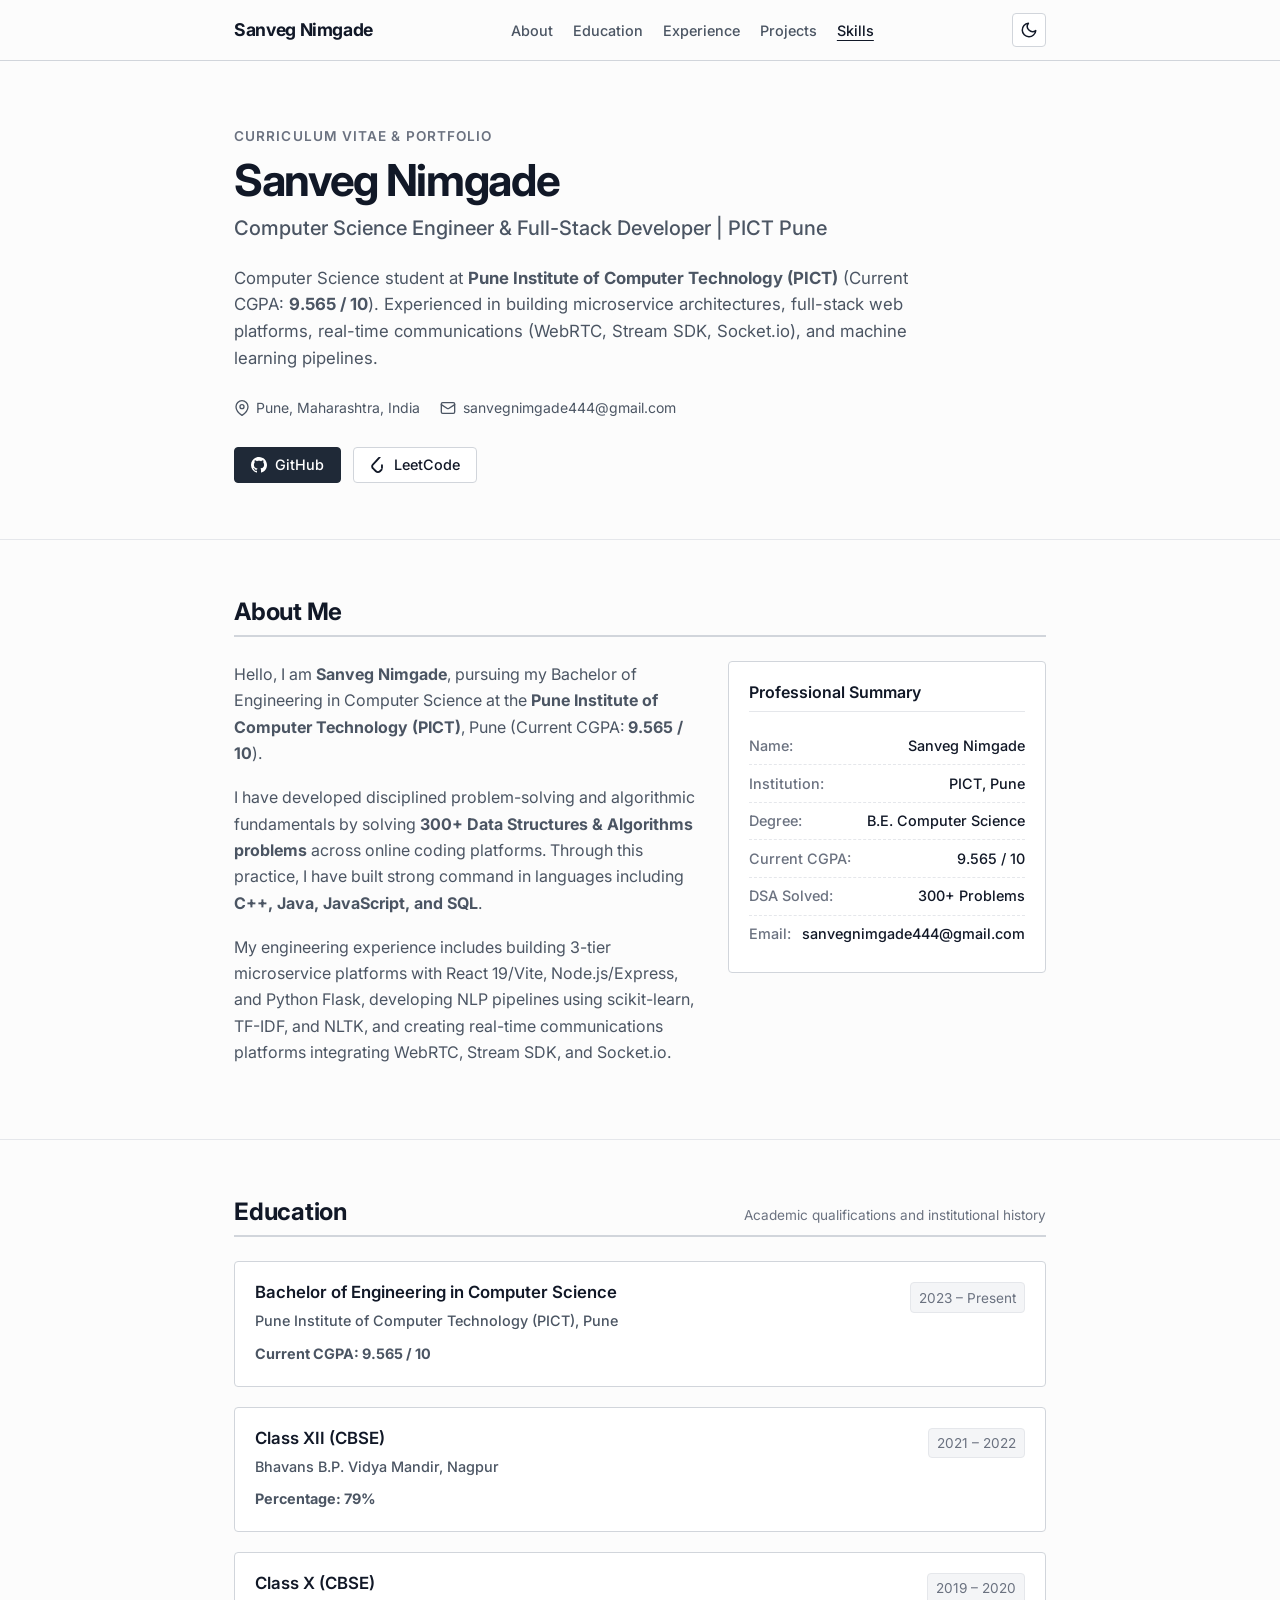
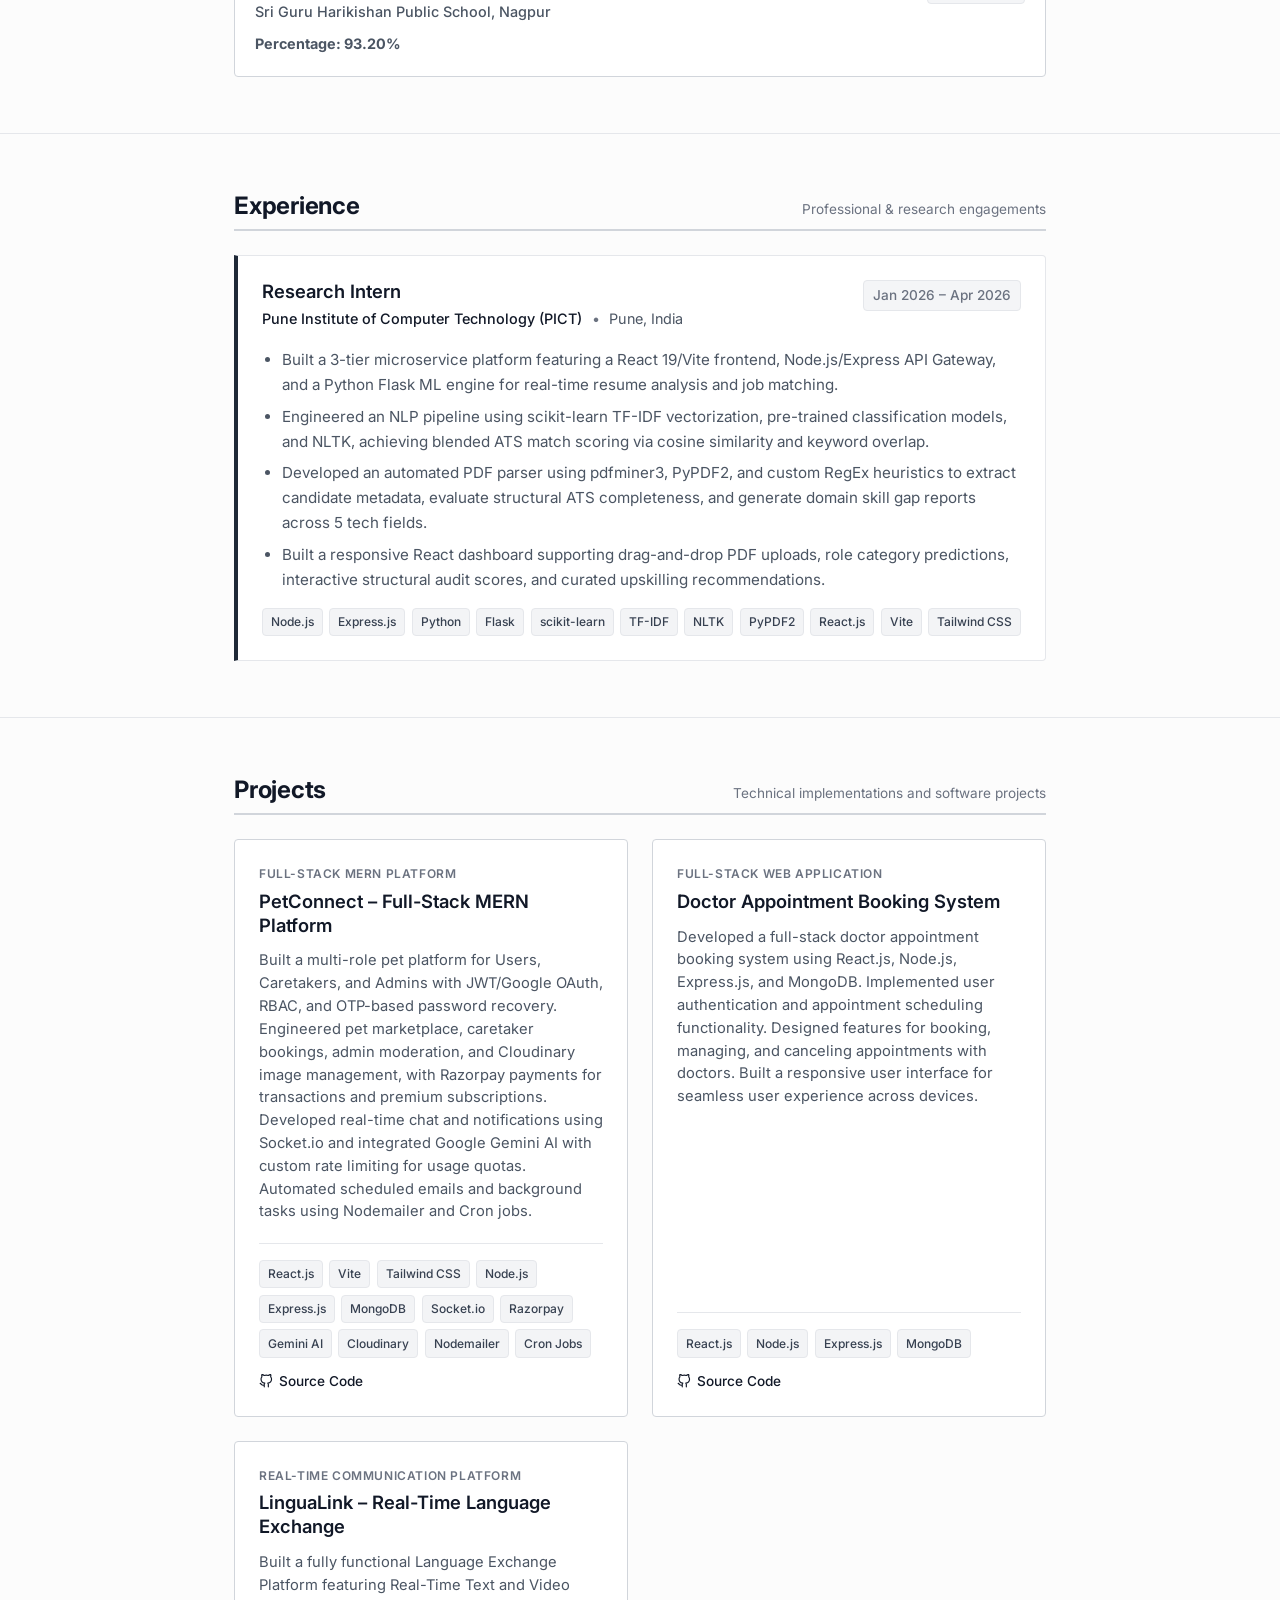
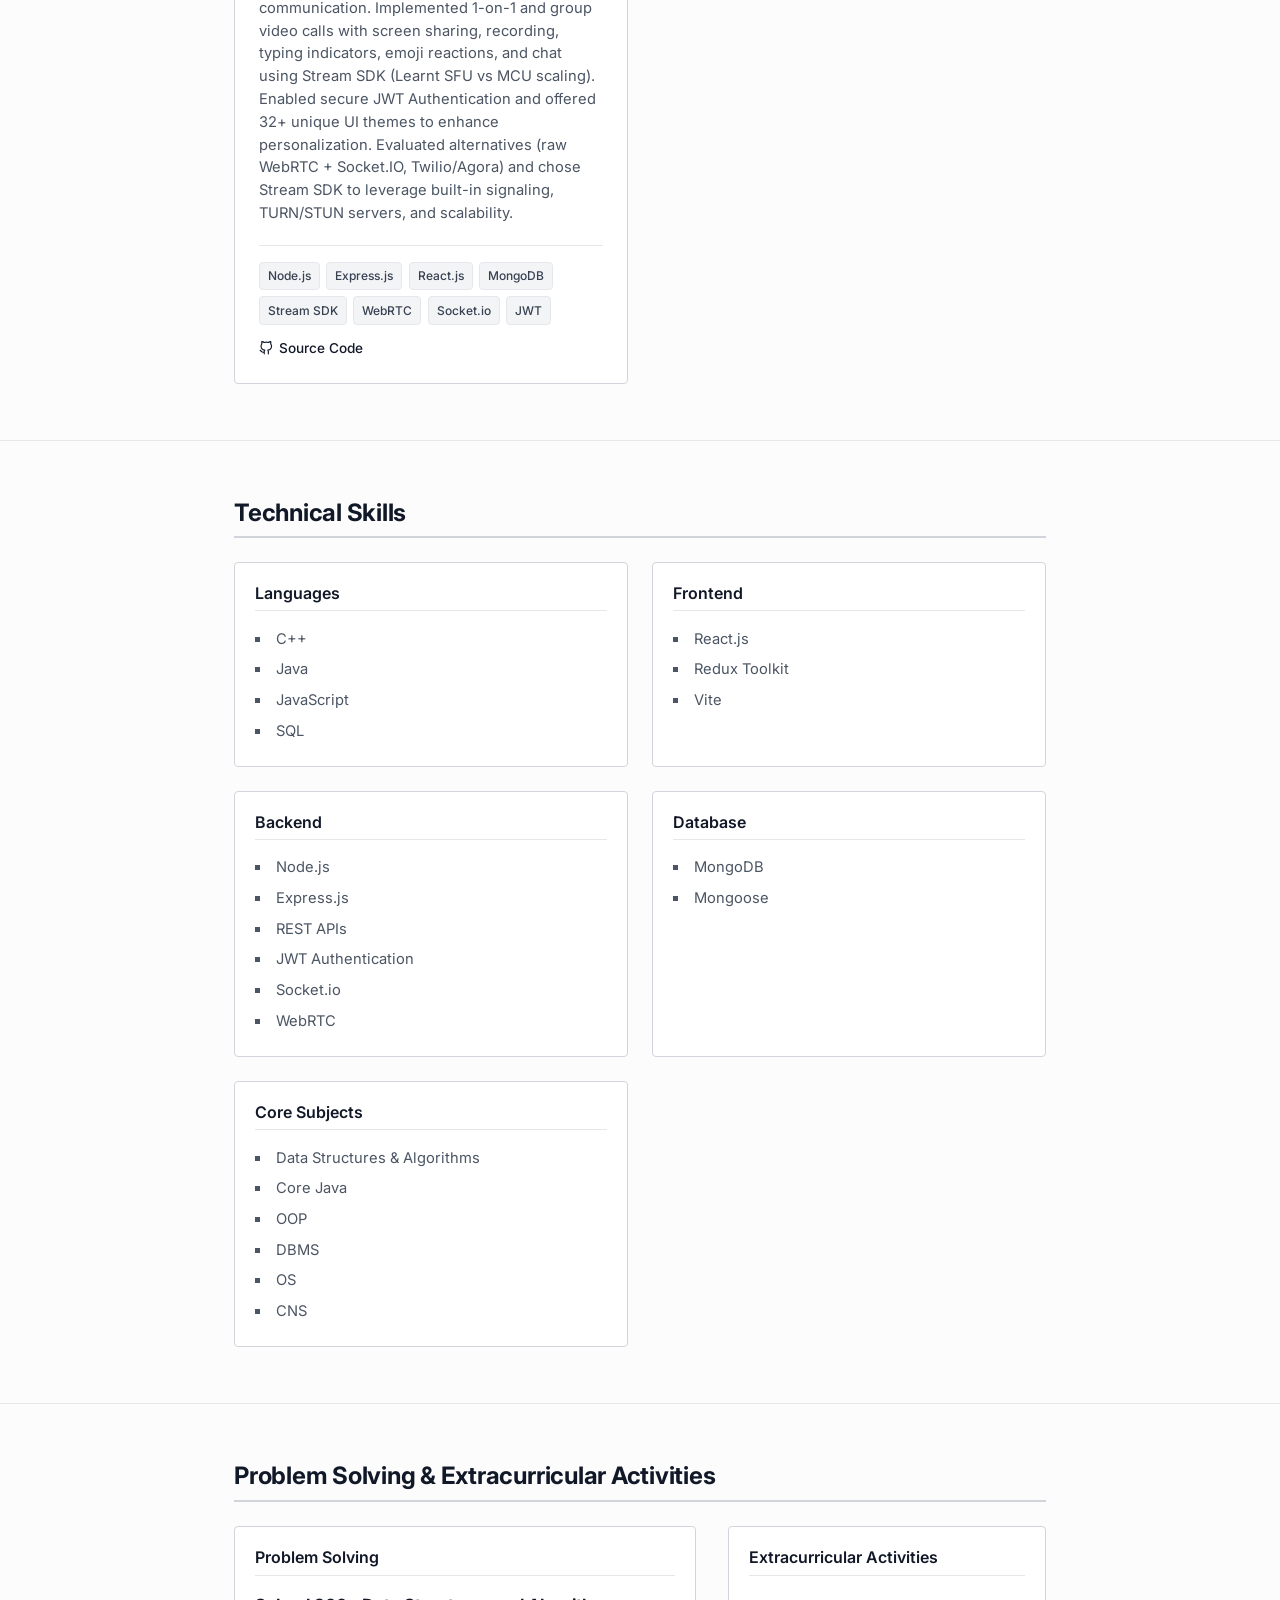
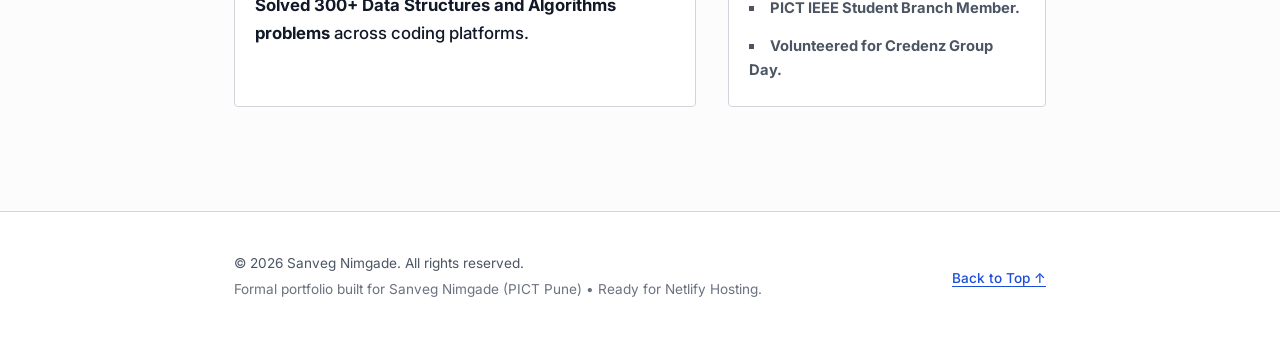
==== Sanveg_Portfolio/index.html @ d1f8ccf7 "feat: create formal portfolio for Sanveg Nimgade from resume in Sanveg_Portfolio folder" ====
<!DOCTYPE html>
<html lang="en">
<head>
  <meta charset="UTF-8">
  <meta name="viewport" content="width=device-width, initial-scale=1.0">
  <title>Sanveg Nimgade | Computer Science Engineer Portfolio</title>
  <meta name="description" content="Formal portfolio of Sanveg Nimgade - Computer Science student at PICT, Pune (Current CGPA: 9.565/10). Featuring research experience, technical projects, and skills.">
  <meta name="author" content="Sanveg Nimgade">

  <!-- Open Graph / Meta for Social Previews -->
  <meta property="og:type" content="website">
  <meta property="og:title" content="Sanveg Nimgade | Computer Science Engineer Portfolio">
  <meta property="og:description" content="Formal portfolio featuring projects (PetConnect, Doctor Appointment System, LinguaLink), research experience at PICT, skills, and education.">
  <meta property="og:site_name" content="Sanveg Nimgade Portfolio">

  <!-- Google Fonts: Inter font for clean, formal, professional typography -->
  <link rel="preconnect" href="https://fonts.googleapis.com">
  <link rel="preconnect" href="https://fonts.gstatic.com" crossorigin>
  <link href="https://fonts.googleapis.com/css2?family=Inter:wght@400;500;600;700&display=swap" rel="stylesheet">

  <link rel="stylesheet" href="styles.css">
</head>
<body>
  <!-- Header / Navigation Bar -->
  <header class="site-header">
    <div class="container header-container">
      <a href="#" class="brand-logo" aria-label="Home">Sanveg Nimgade</a>
      
      <nav class="main-nav" aria-label="Main Navigation">
        <ul class="nav-links">
          <li><a href="#about">About</a></li>
          <li><a href="#education">Education</a></li>
          <li><a href="#experience">Experience</a></li>
          <li><a href="#projects">Projects</a></li>
          <li><a href="#skills">Skills</a></li>
        </ul>
      </nav>

      <div class="header-actions">
        <button id="theme-toggle" class="btn btn-secondary btn-icon" aria-label="Toggle dark/light mode" title="Toggle theme">
          <svg class="icon icon-sun" xmlns="http://www.w3.org/2000/svg" width="18" height="18" viewBox="0 0 24 24" fill="none" stroke="currentColor" stroke-width="2" stroke-linecap="round" stroke-linejoin="round">
            <circle cx="12" cy="12" r="5"></circle>
            <line x1="12" y1="1" x2="12" y2="3"></line>
            <line x1="12" y1="21" x2="12" y2="23"></line>
            <line x1="4.22" y1="4.22" x2="5.64" y2="5.64"></line>
            <line x1="18.36" y1="18.36" x2="19.78" y2="19.78"></line>
            <line x1="1" y1="12" x2="3" y2="12"></line>
            <line x1="21" y1="12" x2="23" y2="12"></line>
            <line x1="4.22" y1="19.78" x2="5.64" y2="18.36"></line>
            <line x1="18.36" y1="5.64" x2="19.78" y2="4.22"></line>
          </svg>
          <svg class="icon icon-moon" xmlns="http://www.w3.org/2000/svg" width="18" height="18" viewBox="0 0 24 24" fill="none" stroke="currentColor" stroke-width="2" stroke-linecap="round" stroke-linejoin="round">
            <path d="M21 12.79A9 9 0 1 1 11.21 3 7 7 0 0 0 21 12.79z"></path>
          </svg>
        </button>
        <button id="mobile-menu-toggle" class="btn btn-secondary btn-icon mobile-only" aria-label="Toggle mobile menu">
          <svg xmlns="http://www.w3.org/2000/svg" width="20" height="20" viewBox="0 0 24 24" fill="none" stroke="currentColor" stroke-width="2" stroke-linecap="round" stroke-linejoin="round">
            <line x1="3" y1="12" x2="21" y2="12"></line>
            <line x1="3" y1="6" x2="21" y2="6"></line>
            <line x1="3" y1="18" x2="21" y2="18"></line>
          </svg>
        </button>
      </div>
    </div>
  </header>

  <main class="site-main">
    <!-- Hero / Profile Intro Section -->
    <section class="section hero-section">
      <div class="container hero-container">
        <div class="hero-content">
          <p class="hero-pretitle">Curriculum Vitae &amp; Portfolio</p>
          <h1 class="hero-title">Sanveg Nimgade</h1>
          <p class="hero-subtitle">Computer Science Engineer &amp; Full-Stack Developer | PICT Pune</p>
          <p class="hero-description">
            Computer Science student at <strong>Pune Institute of Computer Technology (PICT)</strong> (Current CGPA: <strong>9.565 / 10</strong>). Experienced in building microservice architectures, full-stack web platforms, real-time communications (WebRTC, Stream SDK, Socket.io), and machine learning pipelines.
          </p>
          
          <div class="hero-quick-meta">
            <span class="meta-item">
              <svg xmlns="http://www.w3.org/2000/svg" width="16" height="16" viewBox="0 0 24 24" fill="none" stroke="currentColor" stroke-width="2" stroke-linecap="round" stroke-linejoin="round"><path d="M21 10c0 7-9 13-9 13s-9-6-9-13a9 9 0 0 1 18 0z"></path><circle cx="12" cy="10" r="3"></circle></svg>
              Pune, Maharashtra, India
            </span>
            <span class="meta-item">
              <svg xmlns="http://www.w3.org/2000/svg" width="16" height="16" viewBox="0 0 24 24" fill="none" stroke="currentColor" stroke-width="2" stroke-linecap="round" stroke-linejoin="round"><rect x="2" y="4" width="20" height="16" rx="2"></rect><path d="m22 7-8.97 5.7a1.94 1.94 0 0 1-2.06 0L2 7"></path></svg>
              <a href="mailto:sanvegnimgade444@gmail.com" class="meta-link">sanvegnimgade444@gmail.com</a>
            </span>
          </div>

          <!-- Direct Links to Platforms from Resume -->
          <div class="hero-actions">
            <a href="https://github.com/sanveg-nimgade" target="_blank" rel="noopener noreferrer" class="btn btn-primary" title="Sanveg Nimgade GitHub Profile">
              <svg xmlns="http://www.w3.org/2000/svg" width="16" height="16" viewBox="0 0 24 24" fill="currentColor"><path d="M12 0c-6.626 0-12 5.373-12 12 0 5.302 3.438 9.8 8.207 11.387.599.111.793-.261.793-.577v-2.234c-3.338.726-4.033-1.416-4.033-1.416-.546-1.387-1.333-1.756-1.333-1.756-1.089-.745.083-.729.083-.729 1.205.084 1.839 1.237 1.839 1.237 1.07 1.834 2.807 1.304 3.492.997.107-.775.418-1.305.762-1.604-2.665-.305-5.467-1.334-5.467-5.931 0-1.311.469-2.381 1.236-3.221-.124-.303-.535-1.524.117-3.176 0 0 1.008-.322 3.301 1.23.957-.266 1.983-.399 3.003-.404 1.02.005 2.047.138 3.006.404 2.291-1.552 3.297-1.23 3.297-1.23.653 1.653.242 2.874.118 3.176.77.84 1.235 1.911 1.235 3.221 0 4.609-2.807 5.624-5.479 5.921.43.372.823 1.102.823 2.222v3.293c0 .319.192.694.801.576 4.765-1.589 8.199-6.086 8.199-11.386 0-6.627-5.373-12-12-12z"/></svg>
              GitHub
            </a>
            <a href="https://leetcode.com/sanveg-nimgade" target="_blank" rel="noopener noreferrer" class="btn btn-secondary" title="Sanveg Nimgade LeetCode Profile">
              <svg xmlns="http://www.w3.org/2000/svg" width="16" height="16" viewBox="0 0 24 24" fill="currentColor"><path d="M13.483 0a1.374 1.374 0 0 0-.961.438L7.116 6.226l-3.854 4.126a5.266 5.266 0 0 0-1.209 2.104 5.35 5.35 0 0 0-.125.513 5.527 5.527 0 0 0 .062 2.362 5.83 5.83 0 0 0 .349 1.017 5.938 5.938 0 0 0 1.271 1.818l4.277 4.193.039.038c2.248 2.165 5.852 2.133 8.063-.074l2.396-2.392c.54-.54.54-1.414.003-1.955a1.378 1.378 0 0 0-1.951-.003l-2.396 2.392a3.021 3.021 0 0 1-4.205.038l-.02-.019-4.276-4.193c-.652-.64-.972-1.469-.948-2.263a2.68 2.68 0 0 1 .666-1.607 2.6 2.6 0 0 1 .388-.334l4.981-5.334 4.993-5.35a1.38 1.38 0 0 0-.97-2.355zM17.962 10.97a1.378 1.378 0 0 0-1.378 1.378v4.321a1.378 1.378 0 1 0 2.756 0v-4.321a1.378 1.378 0 0 0-1.378-1.378z"/></svg>
              LeetCode
            </a>
          </div>
        </div>
      </div>
    </section>

    <!-- About Section -->
    <section id="about" class="section section-bordered">
      <div class="container">
        <h2 class="section-title">About Me</h2>
        <div class="about-grid">
          <div class="about-text">
            <p>
              Hello, I am <strong>Sanveg Nimgade</strong>, pursuing my Bachelor of Engineering in Computer Science at the <strong>Pune Institute of Computer Technology (PICT)</strong>, Pune (Current CGPA: <strong>9.565 / 10</strong>).
            </p>
            <p>
              I have developed disciplined problem-solving and algorithmic fundamentals by solving <strong>300+ Data Structures &amp; Algorithms problems</strong> across online coding platforms. Through this practice, I have built strong command in languages including <strong>C++, Java, JavaScript, and SQL</strong>.
            </p>
            <p>
              My engineering experience includes building 3-tier microservice platforms with React 19/Vite, Node.js/Express, and Python Flask, developing NLP pipelines using scikit-learn, TF-IDF, and NLTK, and creating real-time communications platforms integrating WebRTC, Stream SDK, and Socket.io.
            </p>
          </div>
          <div class="about-sidebar">
            <div class="info-card">
              <h3 class="info-card-title">Professional Summary</h3>
              <ul class="formal-info-list">
                <li><span class="info-label">Name:</span> <span class="info-value">Sanveg Nimgade</span></li>
                <li><span class="info-label">Institution:</span> <span class="info-value">PICT, Pune</span></li>
                <li><span class="info-label">Degree:</span> <span class="info-value">B.E. Computer Science</span></li>
                <li><span class="info-label">Current CGPA:</span> <span class="info-value">9.565 / 10</span></li>
                <li><span class="info-label">DSA Solved:</span> <span class="info-value">300+ Problems</span></li>
                <li><span class="info-label">Email:</span> <span class="info-value">sanvegnimgade444@gmail.com</span></li>
              </ul>
            </div>
          </div>
        </div>
      </div>
    </section>

    <!-- Education Section -->
    <section id="education" class="section section-bordered">
      <div class="container">
        <div class="section-header-row">
          <h2 class="section-title">Education</h2>
          <span class="section-caption">Academic qualifications and institutional history</span>
        </div>

        <div class="education-list">
          <!-- PICT -->
          <article class="education-item">
            <div class="edu-header">
              <div class="edu-degree-group">
                <h3 class="edu-degree">Bachelor of Engineering in Computer Science</h3>
                <span class="edu-institution">Pune Institute of Computer Technology (PICT), Pune</span>
              </div>
              <div class="edu-date">2023 &ndash; Present</div>
            </div>
            <p class="edu-notes">
              <strong>Current CGPA: 9.565 / 10</strong>
            </p>
          </article>

          <!-- Class XII -->
          <article class="education-item">
            <div class="edu-header">
              <div class="edu-degree-group">
                <h3 class="edu-degree">Class XII (CBSE)</h3>
                <span class="edu-institution">Bhavans B.P. Vidya Mandir, Nagpur</span>
              </div>
              <div class="edu-date">2021 &ndash; 2022</div>
            </div>
            <p class="edu-notes">
              <strong>Percentage: 79%</strong>
            </p>
          </article>

          <!-- Class X -->
          <article class="education-item">
            <div class="edu-header">
              <div class="edu-degree-group">
                <h3 class="edu-degree">Class X (CBSE)</h3>
                <span class="edu-institution">Sri Guru Harikishan Public School, Nagpur</span>
              </div>
              <div class="edu-date">2019 &ndash; 2020</div>
            </div>
            <p class="edu-notes">
              <strong>Percentage: 93.20%</strong>
            </p>
          </article>
        </div>
      </div>
    </section>

    <!-- Work Experience Section -->
    <section id="experience" class="section section-bordered">
      <div class="container">
        <div class="section-header-row">
          <h2 class="section-title">Experience</h2>
          <span class="section-caption">Professional &amp; research engagements</span>
        </div>

        <div class="experience-list">
          <article class="experience-item">
            <div class="exp-header">
              <div class="exp-title-block">
                <h3 class="exp-role">Research Intern</h3>
                <div class="exp-company-group">
                  <span class="exp-company">Pune Institute of Computer Technology (PICT)</span>
                  <span class="exp-separator">•</span>
                  <span class="exp-location">Pune, India</span>
                </div>
              </div>
              <div class="exp-date">Jan 2026 &ndash; Apr 2026</div>
            </div>
            <div class="exp-body">
              <ul class="exp-responsibilities">
                <li>Built a 3-tier microservice platform featuring a React 19/Vite frontend, Node.js/Express API Gateway, and a Python Flask ML engine for real-time resume analysis and job matching.</li>
                <li>Engineered an NLP pipeline using scikit-learn TF-IDF vectorization, pre-trained classification models, and NLTK, achieving blended ATS match scoring via cosine similarity and keyword overlap.</li>
                <li>Developed an automated PDF parser using pdfminer3, PyPDF2, and custom RegEx heuristics to extract candidate metadata, evaluate structural ATS completeness, and generate domain skill gap reports across 5 tech fields.</li>
                <li>Built a responsive React dashboard supporting drag-and-drop PDF uploads, role category predictions, interactive structural audit scores, and curated upskilling recommendations.</li>
              </ul>
              <div class="tag-group">
                <span class="tag">Node.js</span>
                <span class="tag">Express.js</span>
                <span class="tag">Python</span>
                <span class="tag">Flask</span>
                <span class="tag">scikit-learn</span>
                <span class="tag">TF-IDF</span>
                <span class="tag">NLTK</span>
                <span class="tag">PyPDF2</span>
                <span class="tag">React.js</span>
                <span class="tag">Vite</span>
                <span class="tag">Tailwind CSS</span>
              </div>
            </div>
          </article>
        </div>
      </div>
    </section>

    <!-- Projects Section -->
    <section id="projects" class="section section-bordered">
      <div class="container">
        <div class="section-header-row">
          <h2 class="section-title">Projects</h2>
          <span class="section-caption">Technical implementations and software projects</span>
        </div>

        <div class="projects-grid">
          <!-- Project 1: PetConnect -->
          <article class="project-card">
            <div class="project-header">
              <div class="project-type">Full-Stack MERN Platform</div>
              <h3 class="project-title">PetConnect &ndash; Full-Stack MERN Platform</h3>
            </div>
            <p class="project-description">
              Built a multi-role pet platform for Users, Caretakers, and Admins with JWT/Google OAuth, RBAC, and OTP-based password recovery. Engineered pet marketplace, caretaker bookings, admin moderation, and Cloudinary image management, with Razorpay payments for transactions and premium subscriptions. Developed real-time chat and notifications using Socket.io and integrated Google Gemini AI with custom rate limiting for usage quotas. Automated scheduled emails and background tasks using Nodemailer and Cron jobs.
            </p>
            <div class="project-meta">
              <div class="tag-group">
                <span class="tag">React.js</span>
                <span class="tag">Vite</span>
                <span class="tag">Tailwind CSS</span>
                <span class="tag">Node.js</span>
                <span class="tag">Express.js</span>
                <span class="tag">MongoDB</span>
                <span class="tag">Socket.io</span>
                <span class="tag">Razorpay</span>
                <span class="tag">Gemini AI</span>
                <span class="tag">Cloudinary</span>
                <span class="tag">Nodemailer</span>
                <span class="tag">Cron Jobs</span>
              </div>
              <div class="project-links">
                <a href="https://github.com/sanveg-nimgade" target="_blank" rel="noopener noreferrer" class="link-item">
                  <svg xmlns="http://www.w3.org/2000/svg" width="14" height="14" viewBox="0 0 24 24" fill="none" stroke="currentColor" stroke-width="2" stroke-linecap="round" stroke-linejoin="round"><path d="M9 19c-5 1.5-5-2.5-7-3m14 6v-3.87a3.37 3.37 0 0 0-.94-2.61c3.14-.35 6.44-1.54 6.44-7A5.44 5.44 0 0 0 20 4.77 5.07 5.07 0 0 0 19.91 1S18.73.65 16 2.48a13.38 13.38 0 0 0-7 0C6.27.65 5.09 1 5.09 1A5.07 5.07 0 0 0 5 4.77a5.44 5.44 0 0 0-1.5 3.78c0 5.42 3.3 6.61 6.44 7A3.37 3.37 0 0 0 9 18.13V22"></path></svg>
                  Source Code
                </a>
              </div>
            </div>
          </article>

          <!-- Project 2: Doctor Appointment Booking System -->
          <article class="project-card">
            <div class="project-header">
              <div class="project-type">Full-Stack Web Application</div>
              <h3 class="project-title">Doctor Appointment Booking System</h3>
            </div>
            <p class="project-description">
              Developed a full-stack doctor appointment booking system using React.js, Node.js, Express.js, and MongoDB. Implemented user authentication and appointment scheduling functionality. Designed features for booking, managing, and canceling appointments with doctors. Built a responsive user interface for seamless user experience across devices.
            </p>
            <div class="project-meta">
              <div class="tag-group">
                <span class="tag">React.js</span>
                <span class="tag">Node.js</span>
                <span class="tag">Express.js</span>
                <span class="tag">MongoDB</span>
              </div>
              <div class="project-links">
                <a href="https://github.com/sanveg-nimgade" target="_blank" rel="noopener noreferrer" class="link-item">
                  <svg xmlns="http://www.w3.org/2000/svg" width="14" height="14" viewBox="0 0 24 24" fill="none" stroke="currentColor" stroke-width="2" stroke-linecap="round" stroke-linejoin="round"><path d="M9 19c-5 1.5-5-2.5-7-3m14 6v-3.87a3.37 3.37 0 0 0-.94-2.61c3.14-.35 6.44-1.54 6.44-7A5.44 5.44 0 0 0 20 4.77 5.07 5.07 0 0 0 19.91 1S18.73.65 16 2.48a13.38 13.38 0 0 0-7 0C6.27.65 5.09 1 5.09 1A5.07 5.07 0 0 0 5 4.77a5.44 5.44 0 0 0-1.5 3.78c0 5.42 3.3 6.61 6.44 7A3.37 3.37 0 0 0 9 18.13V22"></path></svg>
                  Source Code
                </a>
              </div>
            </div>
          </article>

          <!-- Project 3: LinguaLink -->
          <article class="project-card">
            <div class="project-header">
              <div class="project-type">Real-Time Communication Platform</div>
              <h3 class="project-title">LinguaLink &ndash; Real-Time Language Exchange</h3>
            </div>
            <p class="project-description">
              Built a fully functional Language Exchange Platform featuring Real-Time Text and Video communication. Implemented 1-on-1 and group video calls with screen sharing, recording, typing indicators, emoji reactions, and chat using Stream SDK (Learnt SFU vs MCU scaling). Enabled secure JWT Authentication and offered 32+ unique UI themes to enhance personalization. Evaluated alternatives (raw WebRTC + Socket.IO, Twilio/Agora) and chose Stream SDK to leverage built-in signaling, TURN/STUN servers, and scalability.
            </p>
            <div class="project-meta">
              <div class="tag-group">
                <span class="tag">Node.js</span>
                <span class="tag">Express.js</span>
                <span class="tag">React.js</span>
                <span class="tag">MongoDB</span>
                <span class="tag">Stream SDK</span>
                <span class="tag">WebRTC</span>
                <span class="tag">Socket.io</span>
                <span class="tag">JWT</span>
              </div>
              <div class="project-links">
                <a href="https://github.com/sanveg-nimgade" target="_blank" rel="noopener noreferrer" class="link-item">
                  <svg xmlns="http://www.w3.org/2000/svg" width="14" height="14" viewBox="0 0 24 24" fill="none" stroke="currentColor" stroke-width="2" stroke-linecap="round" stroke-linejoin="round"><path d="M9 19c-5 1.5-5-2.5-7-3m14 6v-3.87a3.37 3.37 0 0 0-.94-2.61c3.14-.35 6.44-1.54 6.44-7A5.44 5.44 0 0 0 20 4.77 5.07 5.07 0 0 0 19.91 1S18.73.65 16 2.48a13.38 13.38 0 0 0-7 0C6.27.65 5.09 1 5.09 1A5.07 5.07 0 0 0 5 4.77a5.44 5.44 0 0 0-1.5 3.78c0 5.42 3.3 6.61 6.44 7A3.37 3.37 0 0 0 9 18.13V22"></path></svg>
                  Source Code
                </a>
              </div>
            </div>
          </article>
        </div>
      </div>
    </section>

    <!-- Technical Skills Section -->
    <section id="skills" class="section section-bordered">
      <div class="container">
        <h2 class="section-title">Technical Skills</h2>
        <div class="skills-grid">
          <div class="skill-category">
            <h3 class="skill-cat-title">Languages</h3>
            <ul class="skill-list">
              <li>C++</li>
              <li>Java</li>
              <li>JavaScript</li>
              <li>SQL</li>
            </ul>
          </div>

          <div class="skill-category">
            <h3 class="skill-cat-title">Frontend</h3>
            <ul class="skill-list">
              <li>React.js</li>
              <li>Redux Toolkit</li>
              <li>Vite</li>
            </ul>
          </div>

          <div class="skill-category">
            <h3 class="skill-cat-title">Backend</h3>
            <ul class="skill-list">
              <li>Node.js</li>
              <li>Express.js</li>
              <li>REST APIs</li>
              <li>JWT Authentication</li>
              <li>Socket.io</li>
              <li>WebRTC</li>
            </ul>
          </div>

          <div class="skill-category">
            <h3 class="skill-cat-title">Database</h3>
            <ul class="skill-list">
              <li>MongoDB</li>
              <li>Mongoose</li>
            </ul>
          </div>

          <div class="skill-category">
            <h3 class="skill-cat-title">Core Subjects</h3>
            <ul class="skill-list">
              <li>Data Structures &amp; Algorithms</li>
              <li>Core Java</li>
              <li>OOP</li>
              <li>DBMS</li>
              <li>OS</li>
              <li>CNS</li>
            </ul>
          </div>
        </div>
      </div>
    </section>

    <!-- Problem Solving & Extracurricular Activities Section -->
    <section class="section section-bordered">
      <div class="container">
        <h2 class="section-title">Problem Solving &amp; Extracurricular Activities</h2>
        <div class="about-grid">
          <div class="info-card">
            <h3 class="info-card-title">Problem Solving</h3>
            <p style="font-size: 1.05rem; font-weight: 500; color: var(--text-primary); margin-bottom: 0.5rem;">
              <strong>Solved 300+ Data Structures and Algorithms problems</strong> across coding platforms.
            </p>
          </div>

          <div class="info-card">
            <h3 class="info-card-title">Extracurricular Activities</h3>
            <ul class="skill-list" style="margin-top: 0.25rem;">
              <li style="margin-bottom: 0.5rem;">
                <strong>PICT IEEE Student Branch Member.</strong>
              </li>
              <li>
                <strong>Volunteered for Credenz Group Day.</strong>
              </li>
            </ul>
          </div>
        </div>
      </div>
    </section>
  </main>

  <!-- Site Footer -->
  <footer class="site-footer">
    <div class="container footer-container">
      <div class="footer-left">
        <p>&copy; <span id="current-year">2026</span> Sanveg Nimgade. All rights reserved.</p>
        <p class="footer-note">Formal portfolio built for Sanveg Nimgade (PICT Pune) &bull; Ready for Netlify Hosting.</p>
      </div>
      <div class="footer-right">
        <a href="#about" class="footer-top-link">Back to Top &uarr;</a>
      </div>
    </div>
  </footer>

  <script src="script.js"></script>
</body>
</html>
---- Sanveg_Portfolio/styles.css ----
/* ==========================================================================
   Formal Portfolio Stylesheet
   Designed for clean, formal, high-legibility presentation.
   ========================================================================== */

:root {
  /* Color Palette - Formal Monochrome & Slate */
  --bg-color: #fcfcfc;
  --bg-surface: #ffffff;
  --bg-subtle: #f4f5f7;
  --border-color: #d1d5db;
  --border-subtle: #e5e7eb;
  
  --text-primary: #111827;
  --text-secondary: #4b5563;
  --text-muted: #6b7280;

  --accent-color: #1f2937;
  --accent-hover: #111827;
  --link-color: #1d4ed8;
  --link-hover: #1e40af;
  
  --tag-bg: #f3f4f6;
  --tag-text: #374151;
  --tag-border: #e5e7eb;

  --success-color: #15803d;
  --success-bg: #f0fdf4;

  /* Typography & Sizing */
  --font-sans: 'Inter', -apple-system, BlinkMacSystemFont, "Segoe UI", Roboto, Helvetica, Arial, sans-serif;
  --container-width: 860px;
  --border-radius: 4px; /* Crisp, formal edges */
}

/* Dark Mode Theme */
[data-theme="dark"] {
  --bg-color: #121214;
  --bg-surface: #18181b;
  --bg-subtle: #202024;
  --border-color: #3f3f46;
  --border-subtle: #27272a;
  
  --text-primary: #f4f4f5;
  --text-secondary: #a1a1aa;
  --text-muted: #71717a;

  --accent-color: #e4e4e7;
  --accent-hover: #ffffff;
  --link-color: #60a5fa;
  --link-hover: #93c5fd;

  --tag-bg: #27272a;
  --tag-text: #d4d4d8;
  --tag-border: #3f3f46;

  --success-color: #4ade80;
  --success-bg: #142a1d;
}

/* Base & Reset */
*, *::before, *::after {
  box-sizing: border-box;
  margin: 0;
  padding: 0;
}

html {
  font-size: 16px;
  scroll-behavior: smooth;
}

body {
  font-family: var(--font-sans);
  background-color: var(--bg-color);
  color: var(--text-primary);
  line-height: 1.65;
  font-weight: 400;
  -webkit-font-smoothing: antialiased;
  -moz-osx-font-smoothing: grayscale;
}

/* Container */
.container {
  width: 100%;
  max-width: var(--container-width);
  margin-left: auto;
  margin-right: auto;
  padding-left: 1.5rem;
  padding-right: 1.5rem;
}

/* Typography Defaults */
h1, h2, h3, h4 {
  color: var(--text-primary);
  font-weight: 600;
  line-height: 1.3;
}

p {
  color: var(--text-secondary);
  margin-bottom: 1rem;
}

p:last-child {
  margin-bottom: 0;
}

a {
  color: var(--link-color);
  text-decoration: underline;
  text-underline-offset: 3px;
  transition: color 0.15s ease;
}

a:hover {
  color: var(--link-hover);
}

/* Buttons */
.btn {
  display: inline-flex;
  align-items: center;
  justify-content: center;
  gap: 0.5rem;
  font-family: var(--font-sans);
  font-size: 0.9rem;
  font-weight: 500;
  padding: 0.55rem 1rem;
  border-radius: var(--border-radius);
  border: 1px solid transparent;
  cursor: pointer;
  text-decoration: none;
  transition: all 0.15s ease;
  line-height: 1;
}

.btn-primary {
  background-color: var(--accent-color);
  color: var(--bg-surface);
  border-color: var(--accent-color);
}

[data-theme="dark"] .btn-primary {
  color: #121214;
}

.btn-primary:hover {
  background-color: var(--accent-hover);
  color: var(--bg-surface);
  opacity: 0.92;
}

.btn-secondary {
  background-color: var(--bg-surface);
  color: var(--text-primary);
  border-color: var(--border-color);
}

.btn-secondary:hover {
  background-color: var(--bg-subtle);
  border-color: var(--text-secondary);
}

.btn-outline {
  background-color: transparent;
  color: var(--text-primary);
  border-color: var(--border-color);
}

.btn-outline:hover {
  background-color: var(--bg-subtle);
}

.btn-sm {
  font-size: 0.8rem;
  padding: 0.35rem 0.65rem;
}

.btn-icon {
  padding: 0.45rem;
  line-height: 0;
}

.btn-block {
  width: 100%;
}

/* Header & Navigation */
.site-header {
  position: sticky;
  top: 0;
  z-index: 100;
  background-color: var(--bg-color);
  border-bottom: 1px solid var(--border-color);
}

.header-container {
  display: flex;
  align-items: center;
  justify-content: space-between;
  height: 60px;
}

.brand-logo {
  font-size: 1.1rem;
  font-weight: 700;
  letter-spacing: -0.02em;
  color: var(--text-primary);
  text-decoration: none;
}

.brand-logo:hover {
  color: var(--text-primary);
}

.nav-links {
  display: flex;
  list-style: none;
  gap: 1.25rem;
}

.nav-links a {
  font-size: 0.9rem;
  font-weight: 500;
  color: var(--text-secondary);
  text-decoration: none;
  padding: 0.25rem 0;
}

.nav-links a:hover,
.nav-links a.active {
  color: var(--text-primary);
  text-decoration: underline;
  text-underline-offset: 4px;
}

.header-actions {
  display: flex;
  align-items: center;
  gap: 0.5rem;
}

/* Theme toggle icons */
[data-theme="dark"] .icon-moon {
  display: none;
}
[data-theme="dark"] .icon-sun {
  display: block;
}
:root:not([data-theme="dark"]) .icon-moon {
  display: block;
}
:root:not([data-theme="dark"]) .icon-sun {
  display: none;
}

.mobile-only {
  display: none;
}

/* Sections */
.section {
  padding-top: 3.5rem;
  padding-bottom: 3.5rem;
}

.section-bordered {
  border-top: 1px solid var(--border-subtle);
}

.section-title {
  font-size: 1.5rem;
  font-weight: 700;
  letter-spacing: -0.01em;
  margin-bottom: 1.5rem;
  padding-bottom: 0.5rem;
  border-bottom: 2px solid var(--border-color);
}

.section-header-row {
  display: flex;
  align-items: baseline;
  justify-content: space-between;
  border-bottom: 2px solid var(--border-color);
  margin-bottom: 1.5rem;
  padding-bottom: 0.5rem;
}

.section-header-row .section-title {
  border-bottom: none;
  margin-bottom: 0;
  padding-bottom: 0;
}

.section-caption {
  font-size: 0.85rem;
  color: var(--text-muted);
}

.section-lead {
  font-size: 1.05rem;
  color: var(--text-secondary);
  margin-bottom: 2rem;
}

/* Hero / Header Intro */
.hero-section {
  padding-top: 4rem;
  padding-bottom: 3.5rem;
}

.hero-pretitle {
  font-size: 0.85rem;
  text-transform: uppercase;
  letter-spacing: 0.08em;
  font-weight: 600;
  color: var(--text-muted);
  margin-bottom: 0.5rem;
}

.hero-title {
  font-size: 2.75rem;
  font-weight: 700;
  letter-spacing: -0.03em;
  line-height: 1.15;
  margin-bottom: 0.35rem;
}

.hero-subtitle {
  font-size: 1.25rem;
  font-weight: 500;
  color: var(--text-secondary);
  margin-bottom: 1.25rem;
}

.hero-description {
  font-size: 1.05rem;
  line-height: 1.6;
  max-width: 720px;
  margin-bottom: 1.5rem;
}

.hero-quick-meta {
  display: flex;
  flex-wrap: wrap;
  gap: 1.25rem;
  margin-bottom: 1.75rem;
  font-size: 0.875rem;
  color: var(--text-secondary);
}

.meta-item {
  display: inline-flex;
  align-items: center;
  gap: 0.4rem;
}

.meta-link {
  color: inherit;
  text-decoration: none;
}

.meta-link:hover {
  color: var(--link-color);
  text-decoration: underline;
}

.hero-actions {
  display: flex;
  flex-wrap: wrap;
  gap: 0.75rem;
}

/* About Section */
.about-grid {
  display: grid;
  grid-template-columns: 1.6fr 1.1fr;
  gap: 2rem;
}

.about-text p {
  font-size: 1rem;
  margin-bottom: 1.1rem;
}

.info-card {
  background-color: var(--bg-surface);
  border: 1px solid var(--border-color);
  padding: 1.25rem;
  border-radius: var(--border-radius);
}

.info-card-title {
  font-size: 1rem;
  font-weight: 600;
  margin-bottom: 1rem;
  padding-bottom: 0.5rem;
  border-bottom: 1px solid var(--border-subtle);
}

.formal-info-list {
  list-style: none;
  font-size: 0.9rem;
}

.formal-info-list li {
  display: flex;
  justify-content: space-between;
  padding: 0.4rem 0;
  border-bottom: 1px dashed var(--border-subtle);
}

.formal-info-list li:last-child {
  border-bottom: none;
}

.info-label {
  color: var(--text-muted);
  font-weight: 500;
}

.info-value {
  color: var(--text-primary);
  font-weight: 500;
  text-align: right;
}

.status-available {
  color: var(--success-color);
  font-weight: 600;
}

/* Experience Section */
.experience-list {
  display: flex;
  flex-direction: column;
  gap: 2rem;
}

.experience-item {
  background-color: var(--bg-surface);
  border: 1px solid var(--border-subtle);
  border-left: 4px solid var(--accent-color);
  padding: 1.5rem;
  border-radius: 0 var(--border-radius) var(--border-radius) 0;
}

.exp-header {
  display: flex;
  justify-content: space-between;
  align-items: flex-start;
  margin-bottom: 1rem;
}

.exp-role {
  font-size: 1.15rem;
  font-weight: 600;
  margin-bottom: 0.2rem;
}

.exp-company-group {
  font-size: 0.9rem;
  color: var(--text-secondary);
}

.exp-company {
  font-weight: 500;
  color: var(--text-primary);
}

.exp-separator {
  margin: 0 0.35rem;
  color: var(--text-muted);
}

.exp-date {
  font-size: 0.85rem;
  font-weight: 500;
  color: var(--text-muted);
  background-color: var(--bg-subtle);
  padding: 0.2rem 0.55rem;
  border-radius: var(--border-radius);
  border: 1px solid var(--border-subtle);
  white-space: nowrap;
}

.exp-responsibilities {
  margin-left: 1.25rem;
  margin-bottom: 1rem;
  font-size: 0.95rem;
  color: var(--text-secondary);
}

.exp-responsibilities li {
  margin-bottom: 0.4rem;
}

/* Tags */
.tag-group {
  display: flex;
  flex-wrap: wrap;
  gap: 0.4rem;
}

.tag {
  font-size: 0.75rem;
  font-weight: 500;
  background-color: var(--tag-bg);
  color: var(--tag-text);
  border: 1px solid var(--tag-border);
  padding: 0.2rem 0.5rem;
  border-radius: var(--border-radius);
}

/* Projects Section */
.projects-grid {
  display: grid;
  grid-template-columns: repeat(2, 1fr);
  gap: 1.5rem;
}

.project-card {
  background-color: var(--bg-surface);
  border: 1px solid var(--border-color);
  padding: 1.5rem;
  border-radius: var(--border-radius);
  display: flex;
  flex-direction: column;
  justify-content: space-between;
}

.project-type {
  font-size: 0.75rem;
  text-transform: uppercase;
  letter-spacing: 0.05em;
  font-weight: 600;
  color: var(--text-muted);
  margin-bottom: 0.35rem;
}

.project-title {
  font-size: 1.15rem;
  font-weight: 600;
  margin-bottom: 0.75rem;
}

.project-description {
  font-size: 0.92rem;
  color: var(--text-secondary);
  line-height: 1.55;
  margin-bottom: 1.25rem;
  flex-grow: 1;
}

.project-meta {
  border-top: 1px solid var(--border-subtle);
  padding-top: 1rem;
  display: flex;
  flex-direction: column;
  gap: 0.75rem;
}

.project-links {
  display: flex;
  gap: 1rem;
  font-size: 0.85rem;
}

.link-item {
  display: inline-flex;
  align-items: center;
  gap: 0.35rem;
  font-weight: 500;
  text-decoration: none;
  color: var(--text-primary);
}

.link-item:hover {
  text-decoration: underline;
  color: var(--link-color);
}

/* Skills Section */
.skills-grid {
  display: grid;
  grid-template-columns: repeat(2, 1fr);
  gap: 1.5rem;
}

.skill-category {
  background-color: var(--bg-surface);
  border: 1px solid var(--border-color);
  padding: 1.25rem;
  border-radius: var(--border-radius);
}

.skill-cat-title {
  font-size: 1rem;
  font-weight: 600;
  margin-bottom: 0.75rem;
  padding-bottom: 0.4rem;
  border-bottom: 1px solid var(--border-subtle);
}

.skill-list {
  list-style: square inside;
  font-size: 0.92rem;
  color: var(--text-secondary);
}

.skill-list li {
  padding: 0.2rem 0;
}

/* Education Section */
.education-list {
  display: flex;
  flex-direction: column;
  gap: 1.25rem;
}

.education-item {
  background-color: var(--bg-surface);
  border: 1px solid var(--border-color);
  padding: 1.25rem;
  border-radius: var(--border-radius);
}

.edu-header {
  display: flex;
  justify-content: space-between;
  align-items: flex-start;
  margin-bottom: 0.5rem;
}

.edu-degree {
  font-size: 1.05rem;
  font-weight: 600;
  margin-bottom: 0.2rem;
}

.edu-institution {
  font-size: 0.9rem;
  color: var(--text-secondary);
  font-weight: 500;
}

.edu-date {
  font-size: 0.85rem;
  color: var(--text-muted);
  background-color: var(--bg-subtle);
  padding: 0.2rem 0.5rem;
  border-radius: var(--border-radius);
  border: 1px solid var(--border-subtle);
}

.edu-notes {
  font-size: 0.9rem;
  color: var(--text-secondary);
  margin-bottom: 0;
}

/* Contact Section */
.contact-grid {
  display: grid;
  grid-template-columns: 1fr 1.2fr;
  gap: 2rem;
}

.channel-heading {
  font-size: 1.1rem;
  font-weight: 600;
  margin-bottom: 0.5rem;
}

.channel-list {
  list-style: none;
  display: flex;
  flex-direction: column;
  gap: 1rem;
  margin-top: 1rem;
}

.channel-item {
  border-bottom: 1px solid var(--border-subtle);
  padding-bottom: 0.75rem;
}

.channel-item:last-child {
  border-bottom: none;
}

.channel-label {
  display: block;
  font-size: 0.8rem;
  text-transform: uppercase;
  letter-spacing: 0.05em;
  color: var(--text-muted);
  font-weight: 600;
  margin-bottom: 0.2rem;
}

.channel-link {
  font-size: 0.95rem;
  font-weight: 500;
}

.channel-action-row {
  display: flex;
  align-items: center;
  justify-content: space-between;
  gap: 0.5rem;
}

/* Formal Form Styles */
.contact-form-wrapper {
  background-color: var(--bg-surface);
  border: 1px solid var(--border-color);
  padding: 1.5rem;
  border-radius: var(--border-radius);
}

.form-subtext {
  font-size: 0.85rem;
  color: var(--text-muted);
  margin-bottom: 1.25rem;
}

.formal-form {
  display: flex;
  flex-direction: column;
  gap: 1rem;
}

.form-group {
  display: flex;
  flex-direction: column;
  gap: 0.35rem;
}

.form-group label {
  font-size: 0.85rem;
  font-weight: 500;
  color: var(--text-primary);
}

.required {
  color: #dc2626;
}

.form-control {
  font-family: var(--font-sans);
  font-size: 0.9rem;
  padding: 0.6rem 0.75rem;
  border: 1px solid var(--border-color);
  border-radius: var(--border-radius);
  background-color: var(--bg-color);
  color: var(--text-primary);
  outline: none;
  transition: border-color 0.15s ease, box-shadow 0.15s ease;
}

.form-control:focus {
  border-color: var(--text-primary);
  box-shadow: 0 0 0 2px rgba(17, 24, 39, 0.1);
}

/* Footer */
.site-footer {
  border-top: 1px solid var(--border-color);
  background-color: var(--bg-surface);
  padding: 2.5rem 0;
  margin-top: 3rem;
  font-size: 0.85rem;
}

.footer-container {
  display: flex;
  justify-content: space-between;
  align-items: center;
  flex-wrap: wrap;
  gap: 1rem;
}

.footer-left p {
  font-size: 0.85rem;
  margin-bottom: 0.25rem;
}

.footer-note {
  color: var(--text-muted);
}

.footer-top-link {
  font-weight: 500;
}

/* Responsive Breakpoints */
@media (max-width: 768px) {
  .hero-title {
    font-size: 2.15rem;
  }

  .about-grid,
  .projects-grid,
  .skills-grid,
  .contact-grid {
    grid-template-columns: 1fr;
  }

  .exp-header,
  .edu-header {
    flex-direction: column;
    gap: 0.4rem;
  }

  .exp-date,
  .edu-date {
    align-self: flex-start;
  }

  .section-header-row {
    flex-direction: column;
    align-items: flex-start;
    gap: 0.25rem;
  }

  .main-nav {
    display: none;
    position: absolute;
    top: 60px;
    left: 0;
    width: 100%;
    background-color: var(--bg-surface);
    border-bottom: 1px solid var(--border-color);
    padding: 1rem;
  }

  .main-nav.open {
    display: block;
  }

  .nav-links {
    flex-direction: column;
    gap: 0.75rem;
  }

  .mobile-only {
    display: inline-flex;
  }
}

/* Print Styles for Executive CV Printing (Ctrl + P) */
@media print {
  body {
    background: #ffffff !important;
    color: #000000 !important;
  }

  .site-header,
  .hero-actions,
  #theme-toggle,
  .mobile-only,
  .contact-form-wrapper,
  .footer-right,
  #copy-email-btn {
    display: none !important;
  }

  .section {
    padding: 1.5rem 0 !important;
    page-break-inside: avoid;
  }

  .project-card,
  .experience-item,
  .skill-category,
  .info-card {
    border: 1px solid #ccc !important;
    page-break-inside: avoid;
  }
}
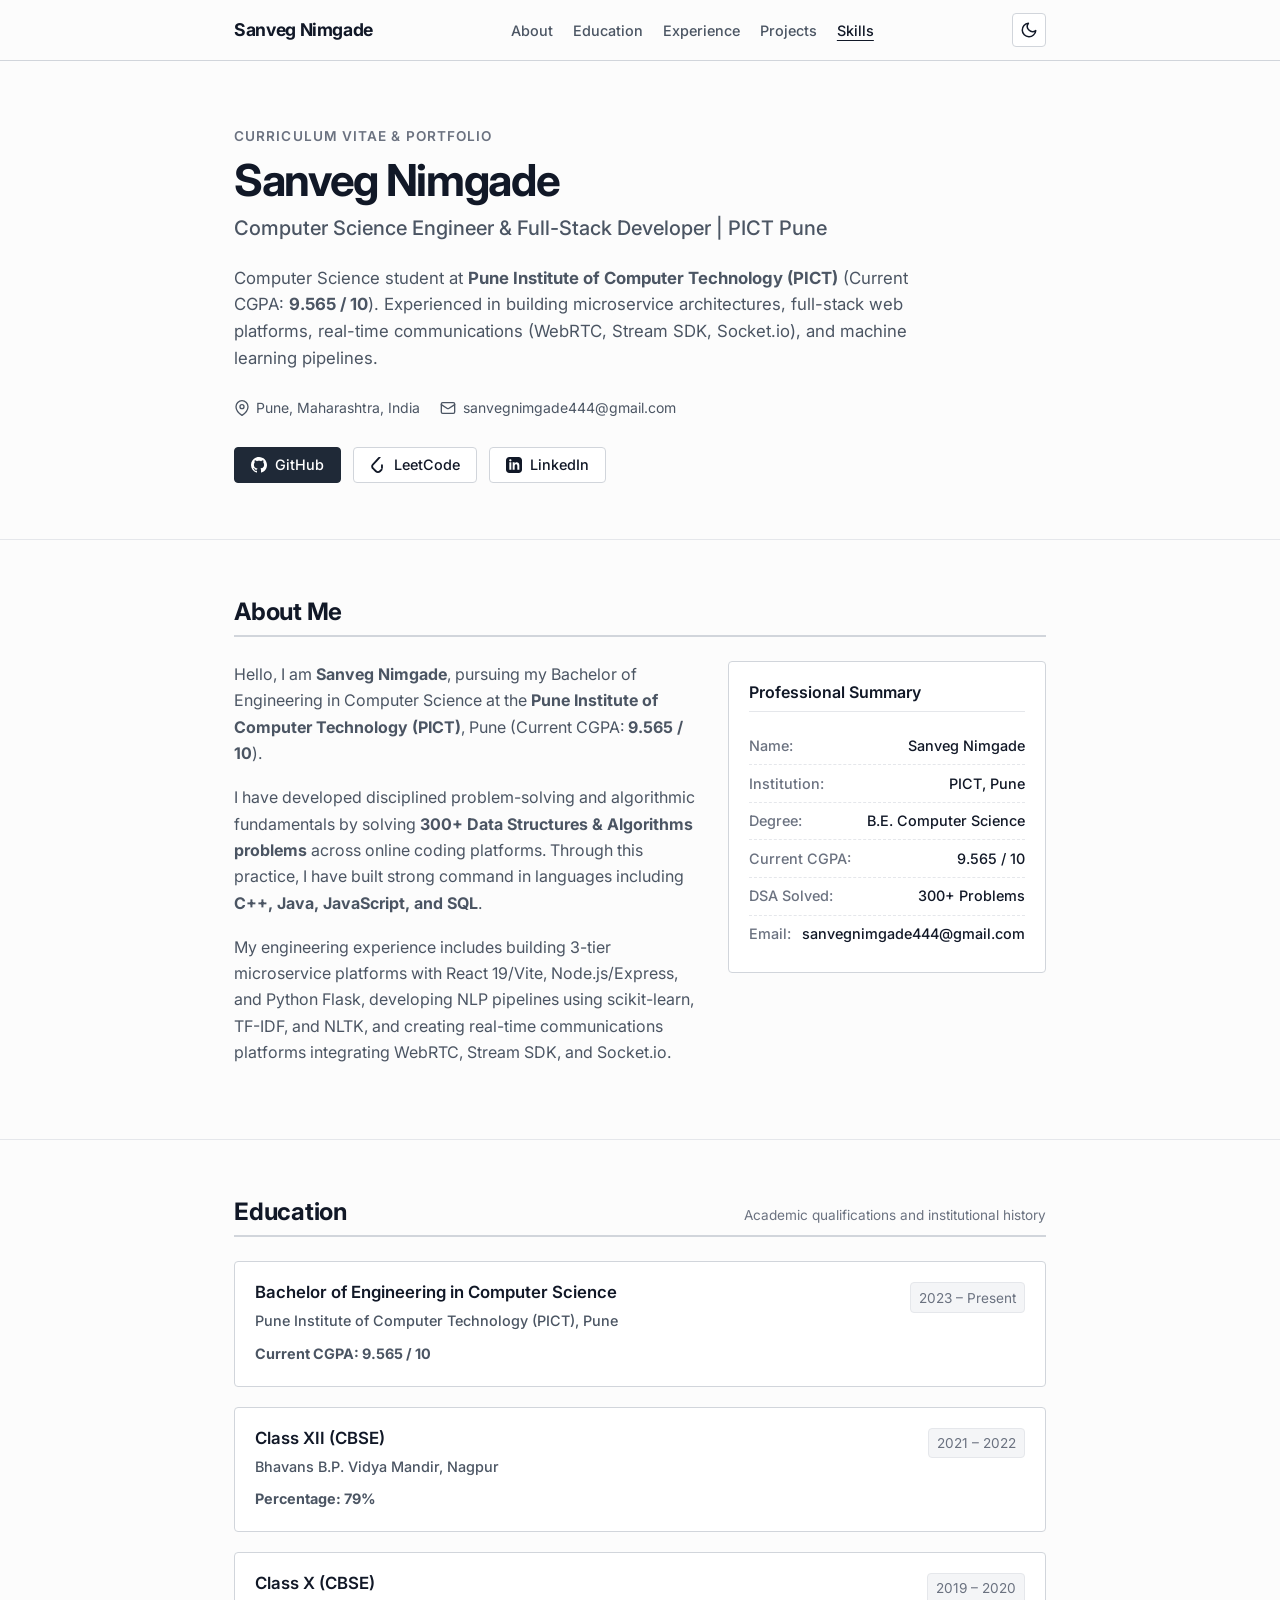
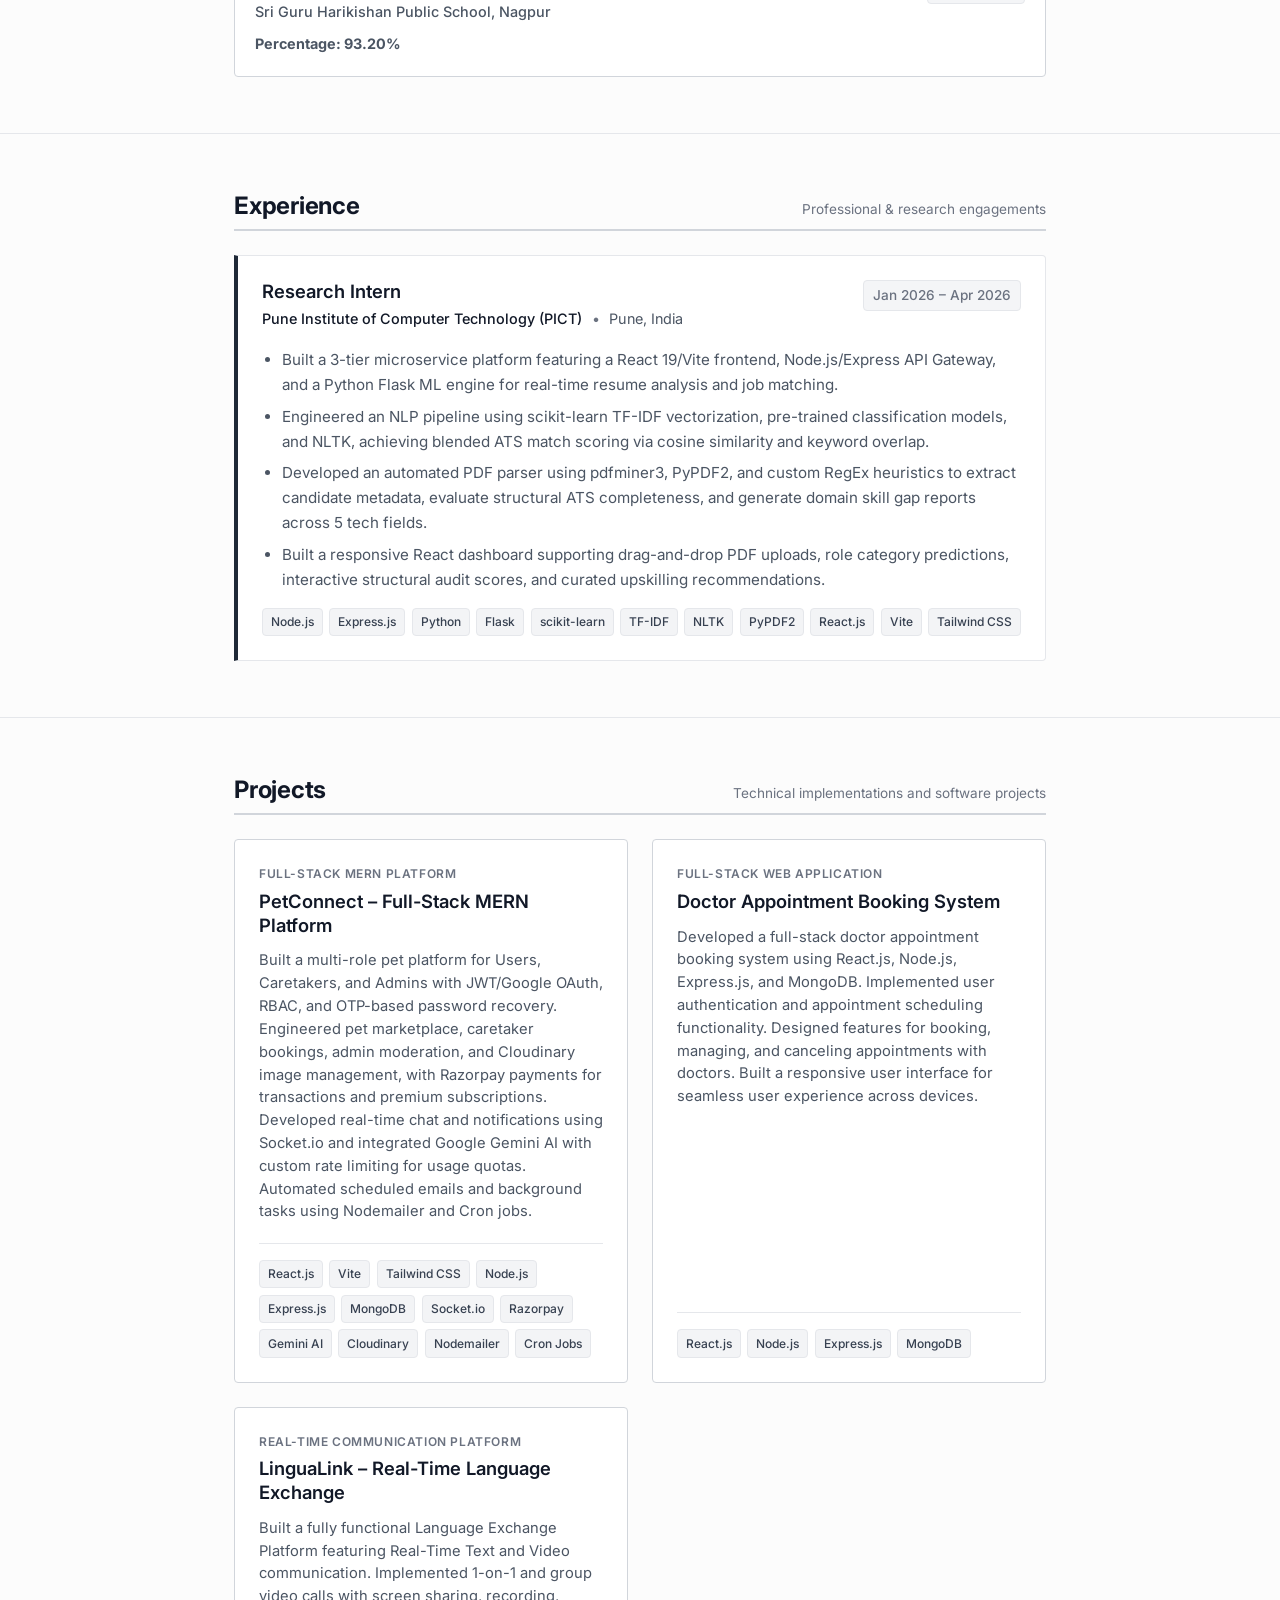
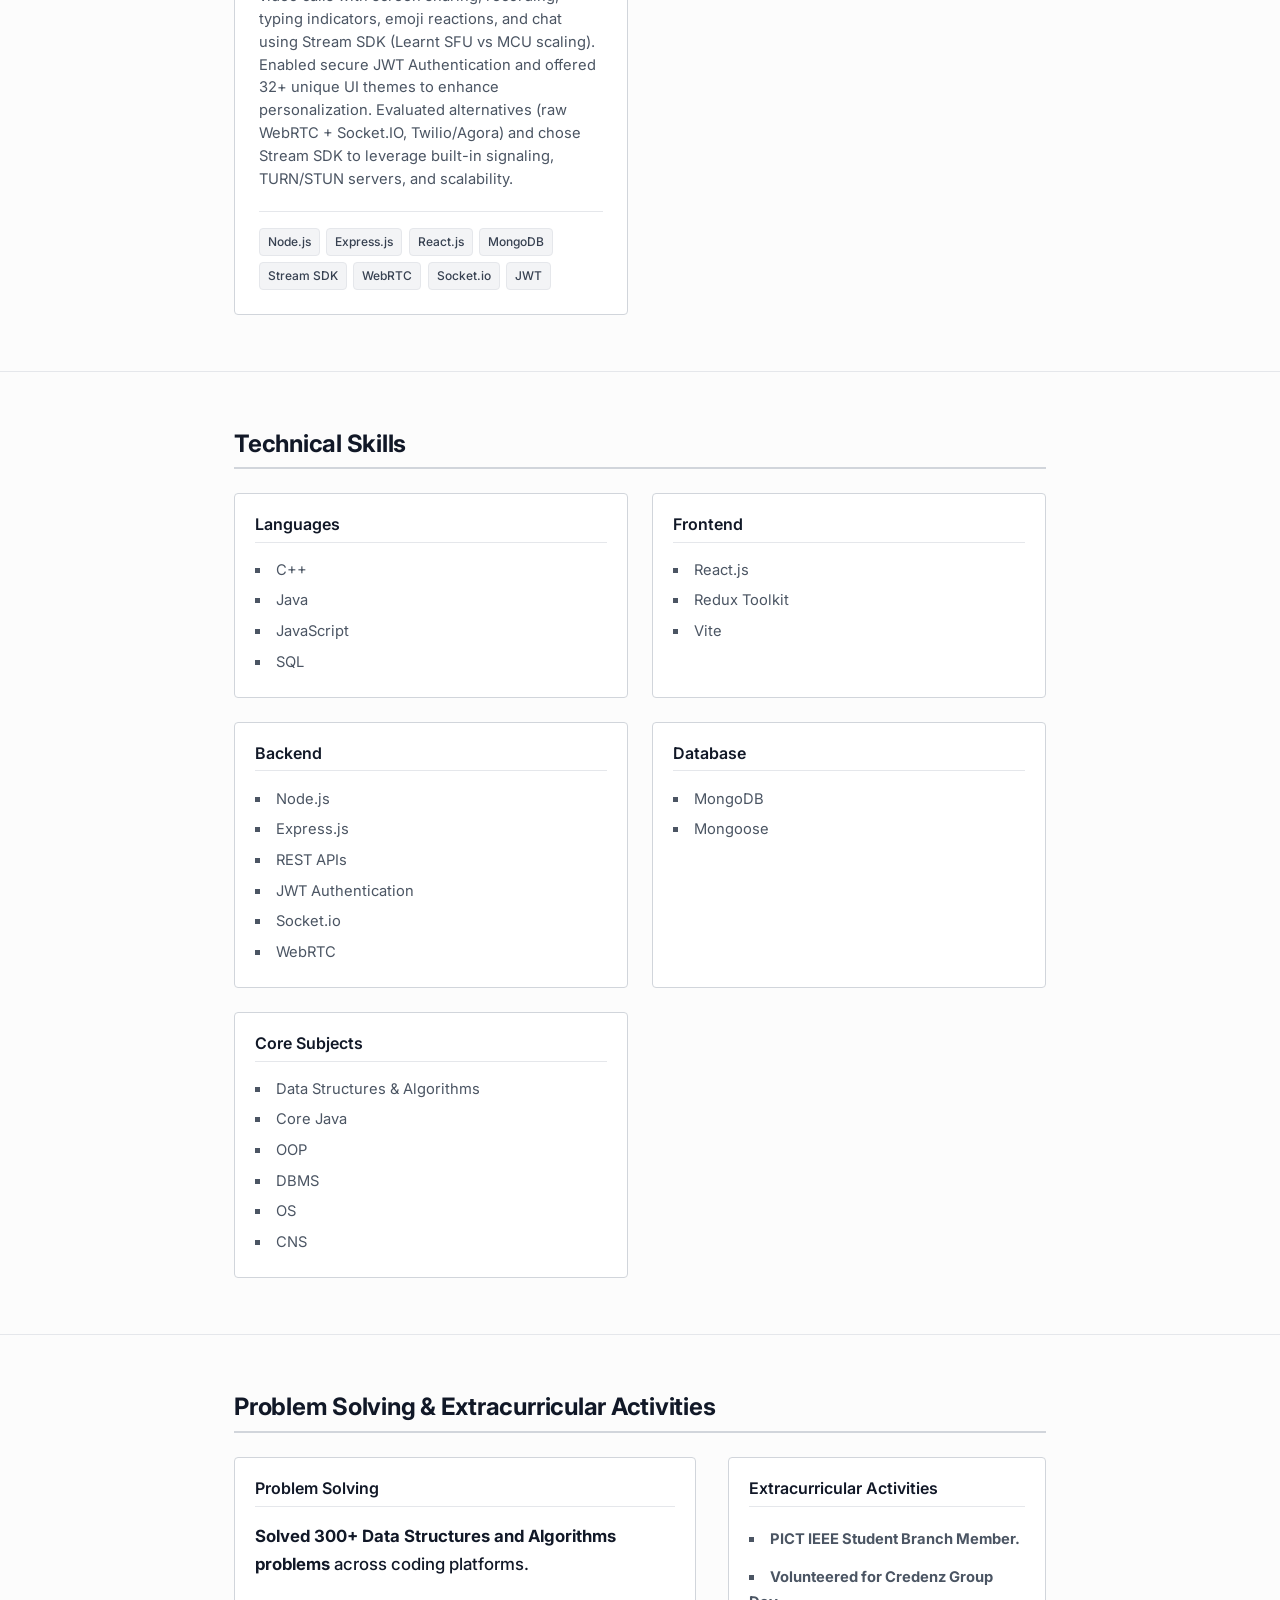
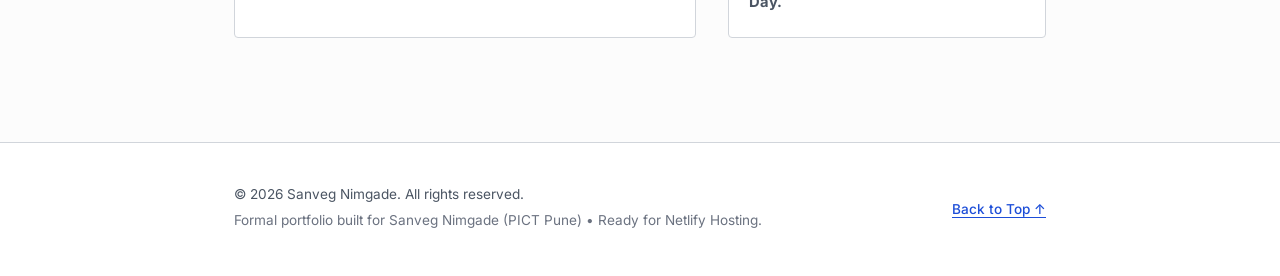
==== commit c76d24f7: "feat: add linkedin button to sanveg portfolio and remove source code links from all projects" ====
--- a/Sanveg_Portfolio/index.html
+++ b/Sanveg_Portfolio/index.html
@@ -87,7 +87,7 @@
             </span>
           </div>
 
-          <!-- Direct Links to Platforms from Resume -->
+          <!-- Direct Links to Platforms -->
           <div class="hero-actions">
             <a href="https://github.com/sanveg-nimgade" target="_blank" rel="noopener noreferrer" class="btn btn-primary" title="Sanveg Nimgade GitHub Profile">
               <svg xmlns="http://www.w3.org/2000/svg" width="16" height="16" viewBox="0 0 24 24" fill="currentColor"><path d="M12 0c-6.626 0-12 5.373-12 12 0 5.302 3.438 9.8 8.207 11.387.599.111.793-.261.793-.577v-2.234c-3.338.726-4.033-1.416-4.033-1.416-.546-1.387-1.333-1.756-1.333-1.756-1.089-.745.083-.729.083-.729 1.205.084 1.839 1.237 1.839 1.237 1.07 1.834 2.807 1.304 3.492.997.107-.775.418-1.305.762-1.604-2.665-.305-5.467-1.334-5.467-5.931 0-1.311.469-2.381 1.236-3.221-.124-.303-.535-1.524.117-3.176 0 0 1.008-.322 3.301 1.23.957-.266 1.983-.399 3.003-.404 1.02.005 2.047.138 3.006.404 2.291-1.552 3.297-1.23 3.297-1.23.653 1.653.242 2.874.118 3.176.77.84 1.235 1.911 1.235 3.221 0 4.609-2.807 5.624-5.479 5.921.43.372.823 1.102.823 2.222v3.293c0 .319.192.694.801.576 4.765-1.589 8.199-6.086 8.199-11.386 0-6.627-5.373-12-12-12z"/></svg>
@@ -96,6 +96,10 @@
             <a href="https://leetcode.com/sanveg-nimgade" target="_blank" rel="noopener noreferrer" class="btn btn-secondary" title="Sanveg Nimgade LeetCode Profile">
               <svg xmlns="http://www.w3.org/2000/svg" width="16" height="16" viewBox="0 0 24 24" fill="currentColor"><path d="M13.483 0a1.374 1.374 0 0 0-.961.438L7.116 6.226l-3.854 4.126a5.266 5.266 0 0 0-1.209 2.104 5.35 5.35 0 0 0-.125.513 5.527 5.527 0 0 0 .062 2.362 5.83 5.83 0 0 0 .349 1.017 5.938 5.938 0 0 0 1.271 1.818l4.277 4.193.039.038c2.248 2.165 5.852 2.133 8.063-.074l2.396-2.392c.54-.54.54-1.414.003-1.955a1.378 1.378 0 0 0-1.951-.003l-2.396 2.392a3.021 3.021 0 0 1-4.205.038l-.02-.019-4.276-4.193c-.652-.64-.972-1.469-.948-2.263a2.68 2.68 0 0 1 .666-1.607 2.6 2.6 0 0 1 .388-.334l4.981-5.334 4.993-5.35a1.38 1.38 0 0 0-.97-2.355zM17.962 10.97a1.378 1.378 0 0 0-1.378 1.378v4.321a1.378 1.378 0 1 0 2.756 0v-4.321a1.378 1.378 0 0 0-1.378-1.378z"/></svg>
               LeetCode
+            </a>
+            <a href="https://www.linkedin.com/in/sanveg-nimgade" target="_blank" rel="noopener noreferrer" class="btn btn-secondary" title="Sanveg Nimgade LinkedIn Profile">
+              <svg xmlns="http://www.w3.org/2000/svg" width="16" height="16" viewBox="0 0 24 24" fill="currentColor"><path d="M19 0h-14c-2.761 0-5 2.239-5 5v14c0 2.761 2.239 5 5 5h14c2.762 0 5-2.239 5-5v-14c0-2.761-2.238-5-5-5zm-11 19h-3v-11h3v11zm-1.5-12.268c-.966 0-1.75-.79-1.75-1.764s.784-1.764 1.75-1.764 1.75.79 1.75 1.764-.783 1.764-1.75 1.764zm13.5 12.268h-3v-5.604c0-3.368-4-3.113-4 0v5.604h-3v-11h3v1.765c1.396-2.586 7-2.777 7 2.476v6.759z"/></svg>
+              LinkedIn
             </a>
           </div>
         </div>
@@ -269,12 +273,6 @@
                 <span class="tag">Nodemailer</span>
                 <span class="tag">Cron Jobs</span>
               </div>
-              <div class="project-links">
-                <a href="https://github.com/sanveg-nimgade" target="_blank" rel="noopener noreferrer" class="link-item">
-                  <svg xmlns="http://www.w3.org/2000/svg" width="14" height="14" viewBox="0 0 24 24" fill="none" stroke="currentColor" stroke-width="2" stroke-linecap="round" stroke-linejoin="round"><path d="M9 19c-5 1.5-5-2.5-7-3m14 6v-3.87a3.37 3.37 0 0 0-.94-2.61c3.14-.35 6.44-1.54 6.44-7A5.44 5.44 0 0 0 20 4.77 5.07 5.07 0 0 0 19.91 1S18.73.65 16 2.48a13.38 13.38 0 0 0-7 0C6.27.65 5.09 1 5.09 1A5.07 5.07 0 0 0 5 4.77a5.44 5.44 0 0 0-1.5 3.78c0 5.42 3.3 6.61 6.44 7A3.37 3.37 0 0 0 9 18.13V22"></path></svg>
-                  Source Code
-                </a>
-              </div>
             </div>
           </article>
 
@@ -293,12 +291,6 @@
                 <span class="tag">Node.js</span>
                 <span class="tag">Express.js</span>
                 <span class="tag">MongoDB</span>
-              </div>
-              <div class="project-links">
-                <a href="https://github.com/sanveg-nimgade" target="_blank" rel="noopener noreferrer" class="link-item">
-                  <svg xmlns="http://www.w3.org/2000/svg" width="14" height="14" viewBox="0 0 24 24" fill="none" stroke="currentColor" stroke-width="2" stroke-linecap="round" stroke-linejoin="round"><path d="M9 19c-5 1.5-5-2.5-7-3m14 6v-3.87a3.37 3.37 0 0 0-.94-2.61c3.14-.35 6.44-1.54 6.44-7A5.44 5.44 0 0 0 20 4.77 5.07 5.07 0 0 0 19.91 1S18.73.65 16 2.48a13.38 13.38 0 0 0-7 0C6.27.65 5.09 1 5.09 1A5.07 5.07 0 0 0 5 4.77a5.44 5.44 0 0 0-1.5 3.78c0 5.42 3.3 6.61 6.44 7A3.37 3.37 0 0 0 9 18.13V22"></path></svg>
-                  Source Code
-                </a>
               </div>
             </div>
           </article>
@@ -323,12 +315,6 @@
                 <span class="tag">Socket.io</span>
                 <span class="tag">JWT</span>
               </div>
-              <div class="project-links">
-                <a href="https://github.com/sanveg-nimgade" target="_blank" rel="noopener noreferrer" class="link-item">
-                  <svg xmlns="http://www.w3.org/2000/svg" width="14" height="14" viewBox="0 0 24 24" fill="none" stroke="currentColor" stroke-width="2" stroke-linecap="round" stroke-linejoin="round"><path d="M9 19c-5 1.5-5-2.5-7-3m14 6v-3.87a3.37 3.37 0 0 0-.94-2.61c3.14-.35 6.44-1.54 6.44-7A5.44 5.44 0 0 0 20 4.77 5.07 5.07 0 0 0 19.91 1S18.73.65 16 2.48a13.38 13.38 0 0 0-7 0C6.27.65 5.09 1 5.09 1A5.07 5.07 0 0 0 5 4.77a5.44 5.44 0 0 0-1.5 3.78c0 5.42 3.3 6.61 6.44 7A3.37 3.37 0 0 0 9 18.13V22"></path></svg>
-                  Source Code
-                </a>
-              </div>
             </div>
           </article>
         </div>
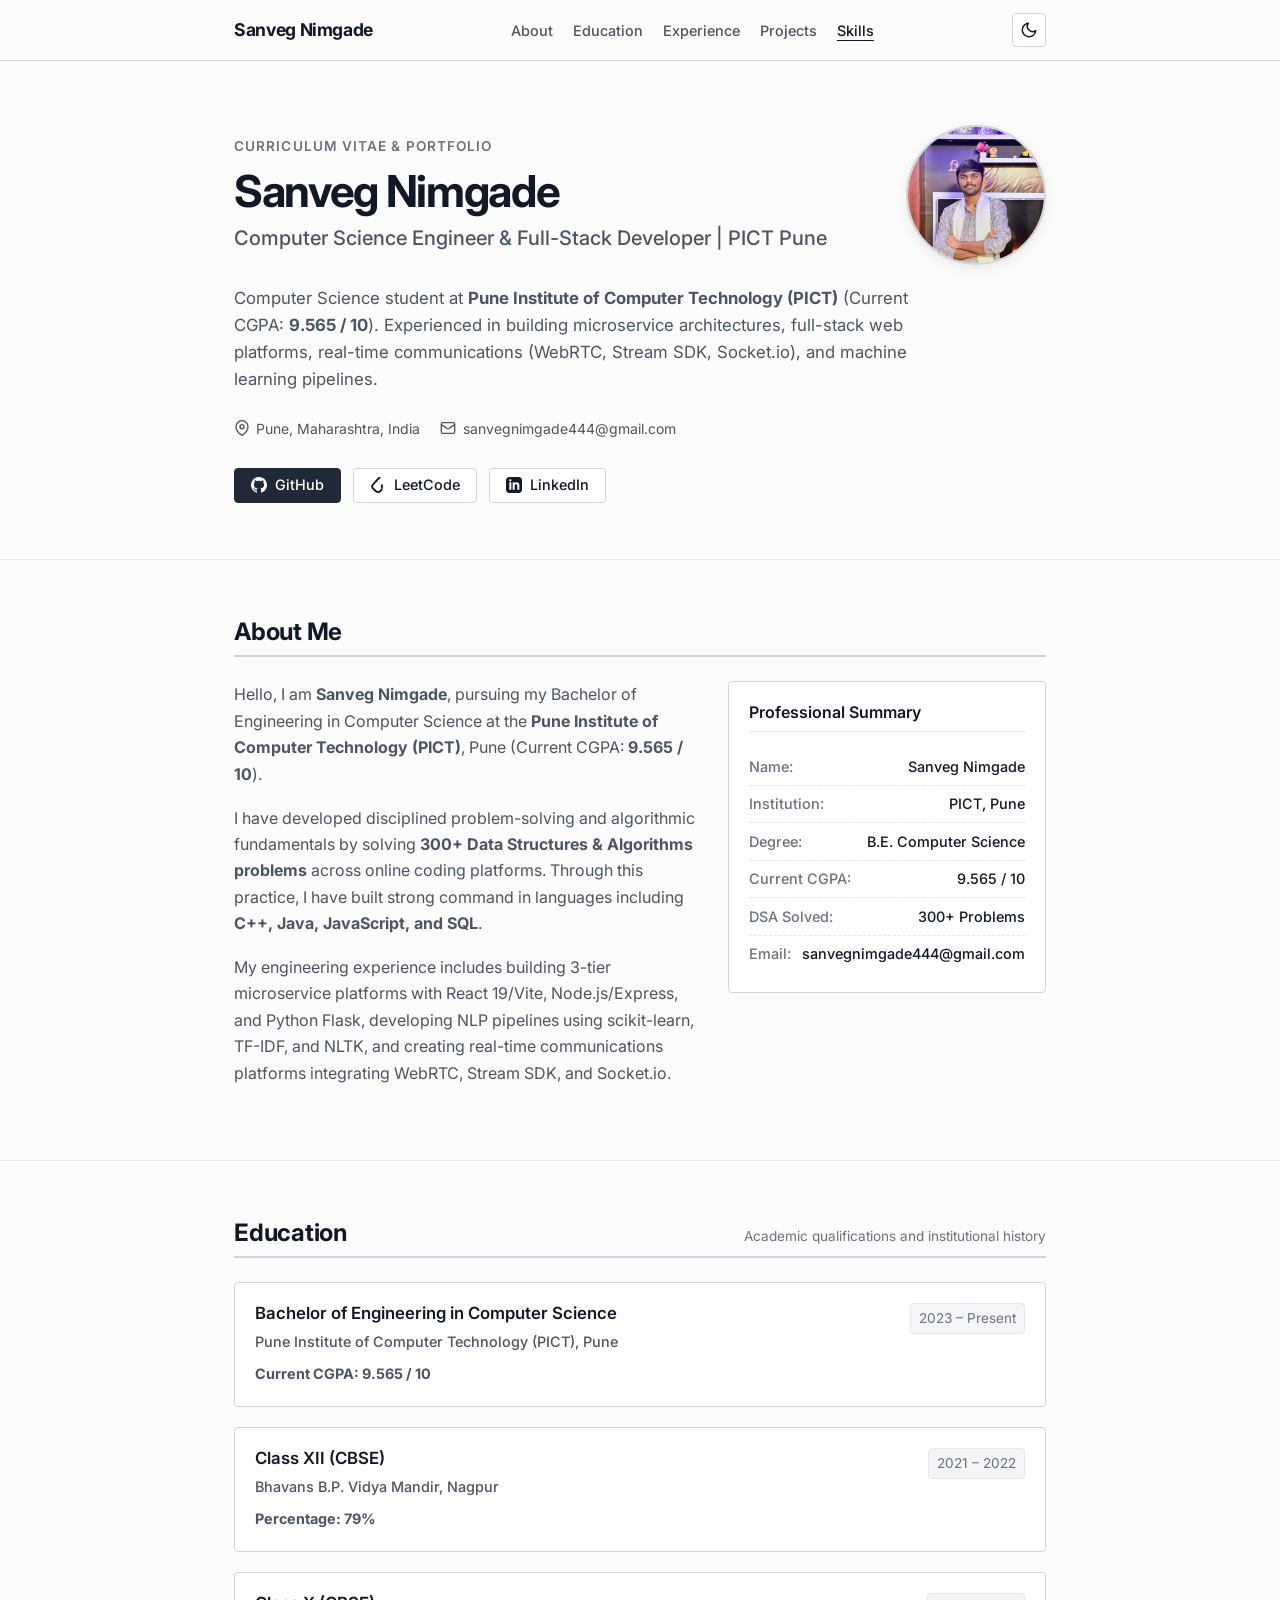
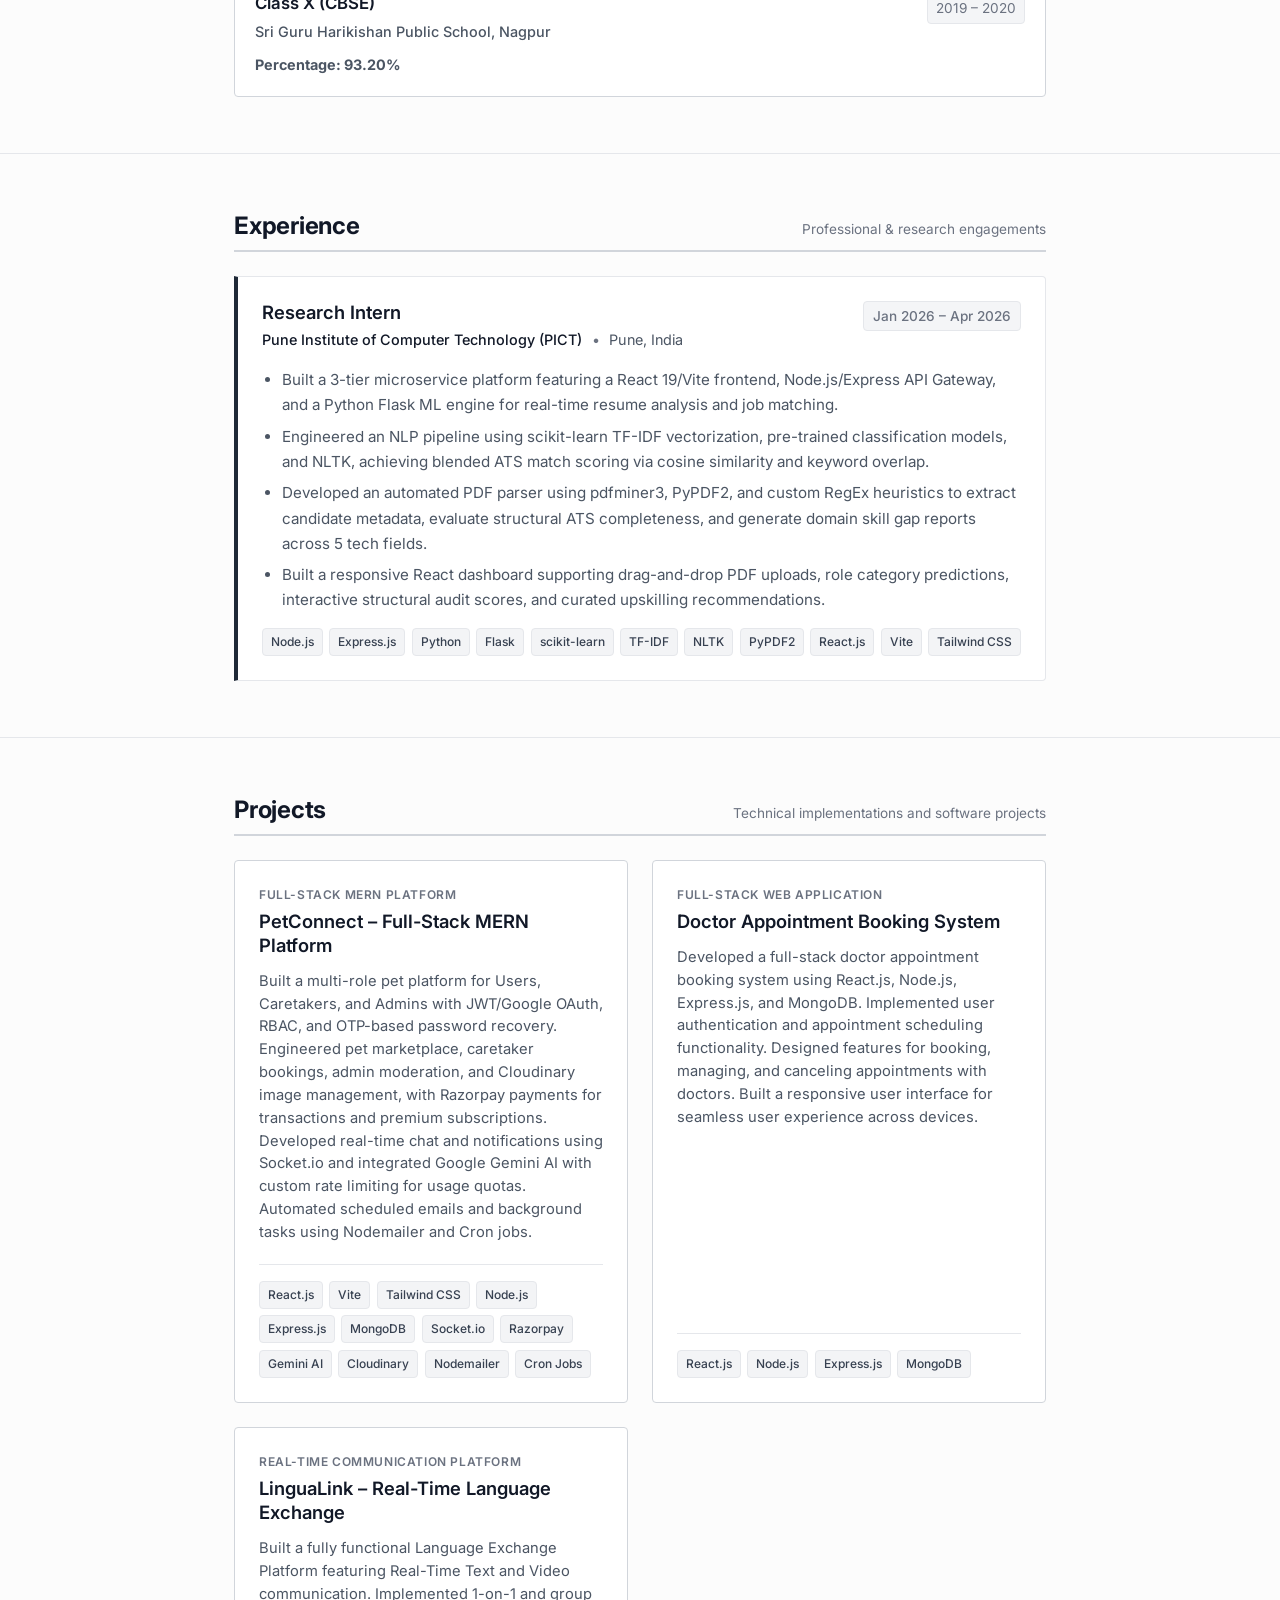
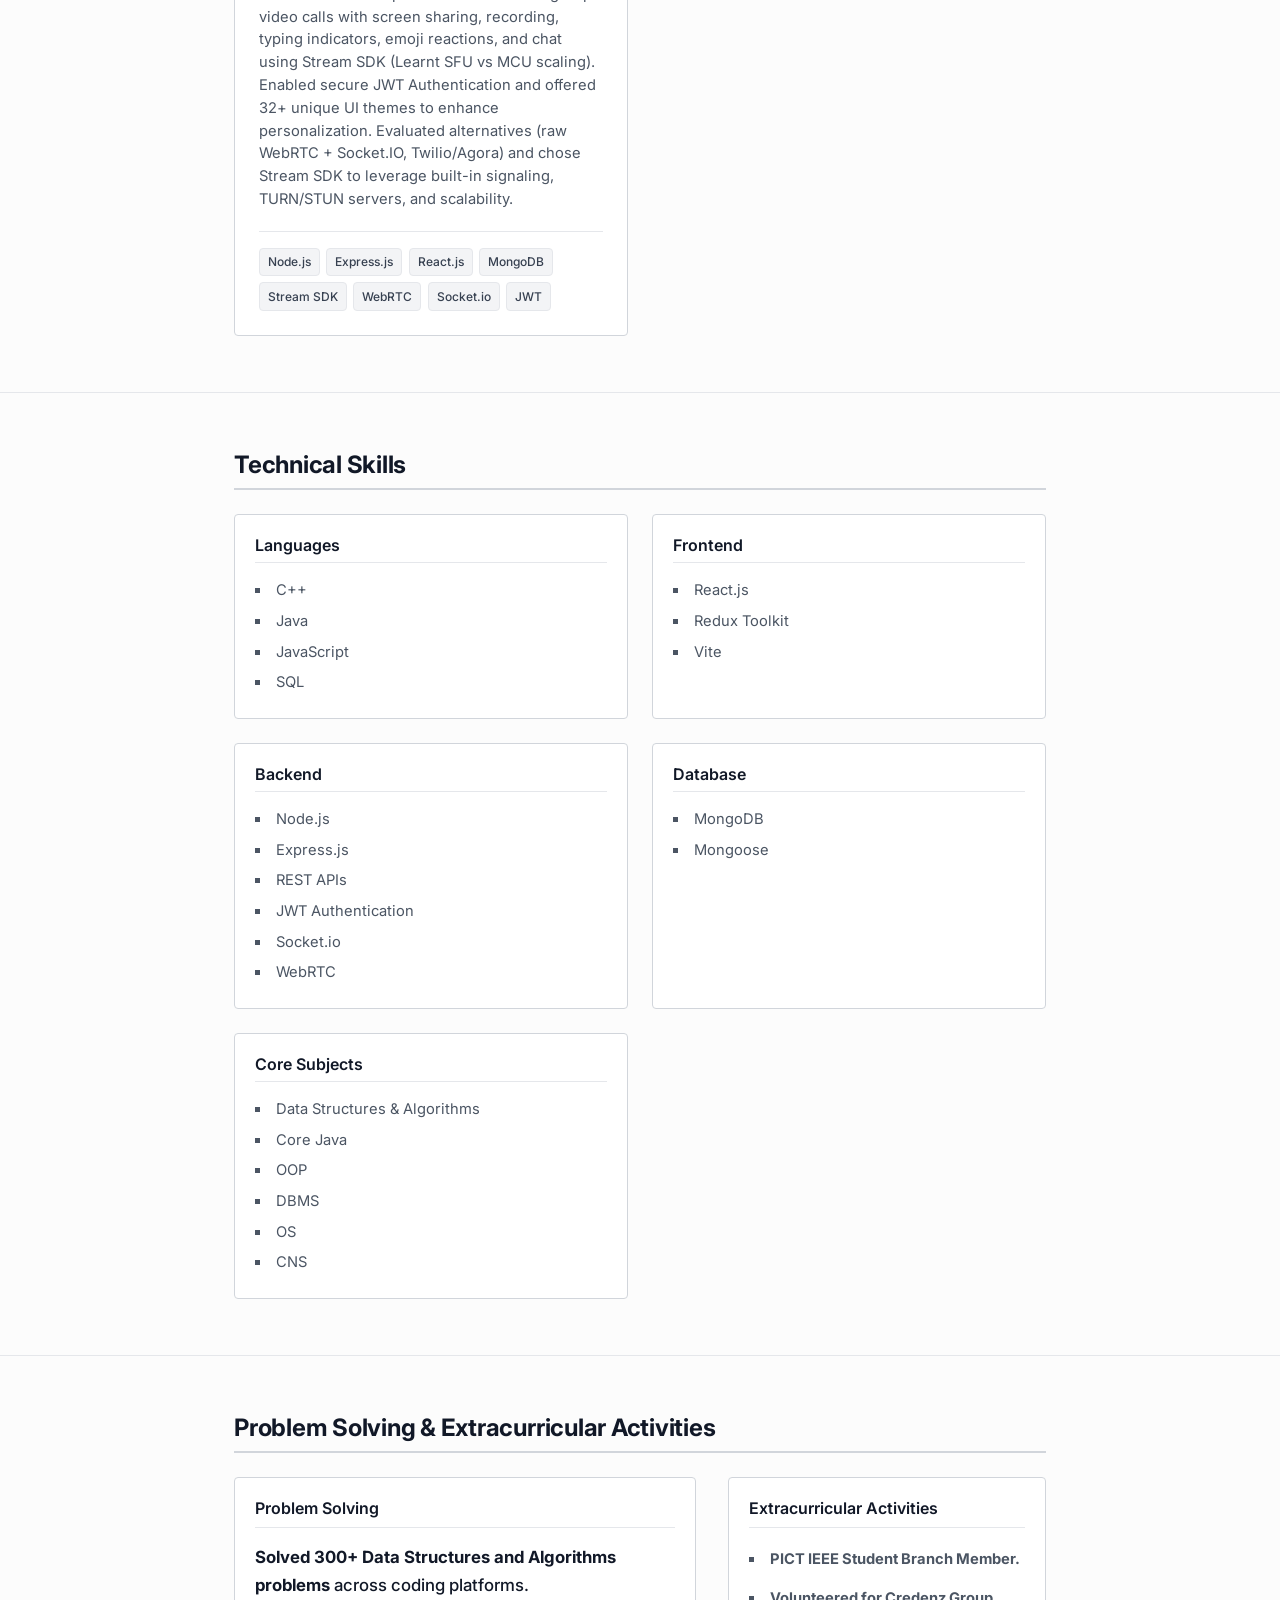
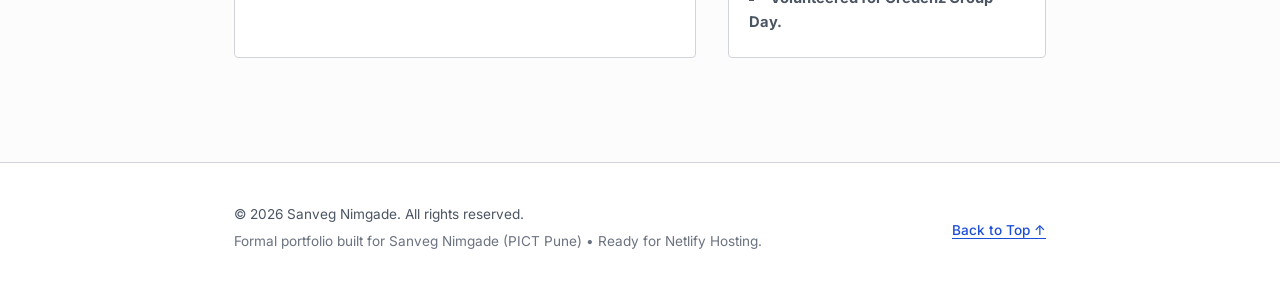
==== commit 6f9c2432: "feat: add Sanveg profile image to hero section with responsive circular styling" ====
--- a/Sanveg_Portfolio/index.html
+++ b/Sanveg_Portfolio/index.html
@@ -68,10 +68,17 @@
     <!-- Hero / Profile Intro Section -->
     <section class="section hero-section">
       <div class="container hero-container">
+        <div class="hero-header-row">
+          <div class="hero-text-block">
+            <p class="hero-pretitle">Curriculum Vitae &amp; Portfolio</p>
+            <h1 class="hero-title">Sanveg Nimgade</h1>
+            <p class="hero-subtitle">Computer Science Engineer &amp; Full-Stack Developer | PICT Pune</p>
+          </div>
+          <div class="hero-avatar-wrapper">
+            <img src="profile.jpeg" alt="Sanveg Nimgade" class="hero-avatar">
+          </div>
+        </div>
         <div class="hero-content">
-          <p class="hero-pretitle">Curriculum Vitae &amp; Portfolio</p>
-          <h1 class="hero-title">Sanveg Nimgade</h1>
-          <p class="hero-subtitle">Computer Science Engineer &amp; Full-Stack Developer | PICT Pune</p>
           <p class="hero-description">
             Computer Science student at <strong>Pune Institute of Computer Technology (PICT)</strong> (Current CGPA: <strong>9.565 / 10</strong>). Experienced in building microservice architectures, full-stack web platforms, real-time communications (WebRTC, Stream SDK, Socket.io), and machine learning pipelines.
           </p>
--- a/Sanveg_Portfolio/styles.css
+++ b/Sanveg_Portfolio/styles.css
@@ -310,6 +310,33 @@
   padding-bottom: 3.5rem;
 }
 
+.hero-header-row {
+  display: flex;
+  justify-content: space-between;
+  align-items: center;
+  gap: 2rem;
+  margin-bottom: 1.25rem;
+}
+
+.hero-text-block {
+  flex: 1;
+}
+
+.hero-avatar-wrapper {
+  flex-shrink: 0;
+}
+
+.hero-avatar {
+  width: 140px;
+  height: 140px;
+  border-radius: 50%;
+  object-fit: cover;
+  object-position: center 20%;
+  border: 2px solid var(--border-color);
+  box-shadow: 0 4px 14px rgba(0, 0, 0, 0.08);
+  display: block;
+}
+
 .hero-pretitle {
   font-size: 0.85rem;
   text-transform: uppercase;
@@ -798,6 +825,17 @@
 
 /* Responsive Breakpoints */
 @media (max-width: 768px) {
+  .hero-header-row {
+    flex-direction: column-reverse;
+    align-items: flex-start;
+    gap: 1.25rem;
+  }
+
+  .hero-avatar {
+    width: 110px;
+    height: 110px;
+  }
+
   .hero-title {
     font-size: 2.15rem;
   }
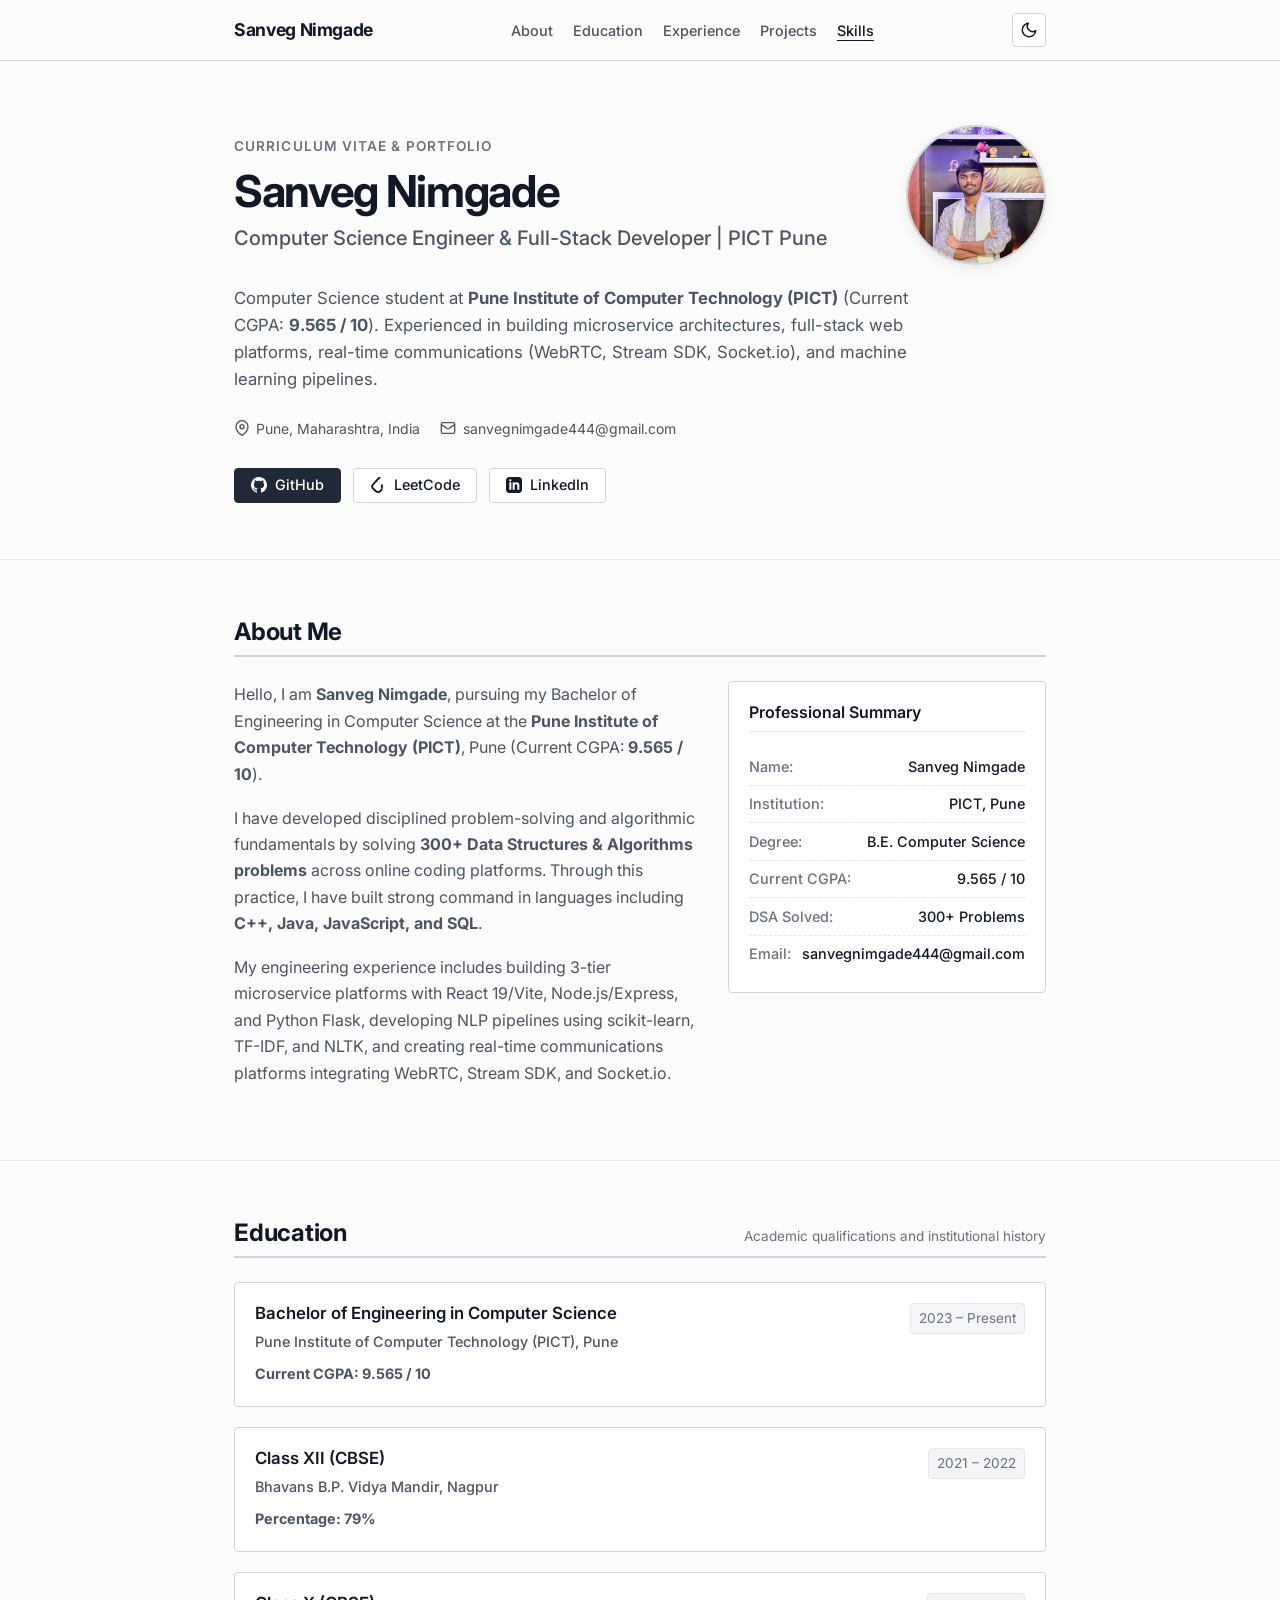
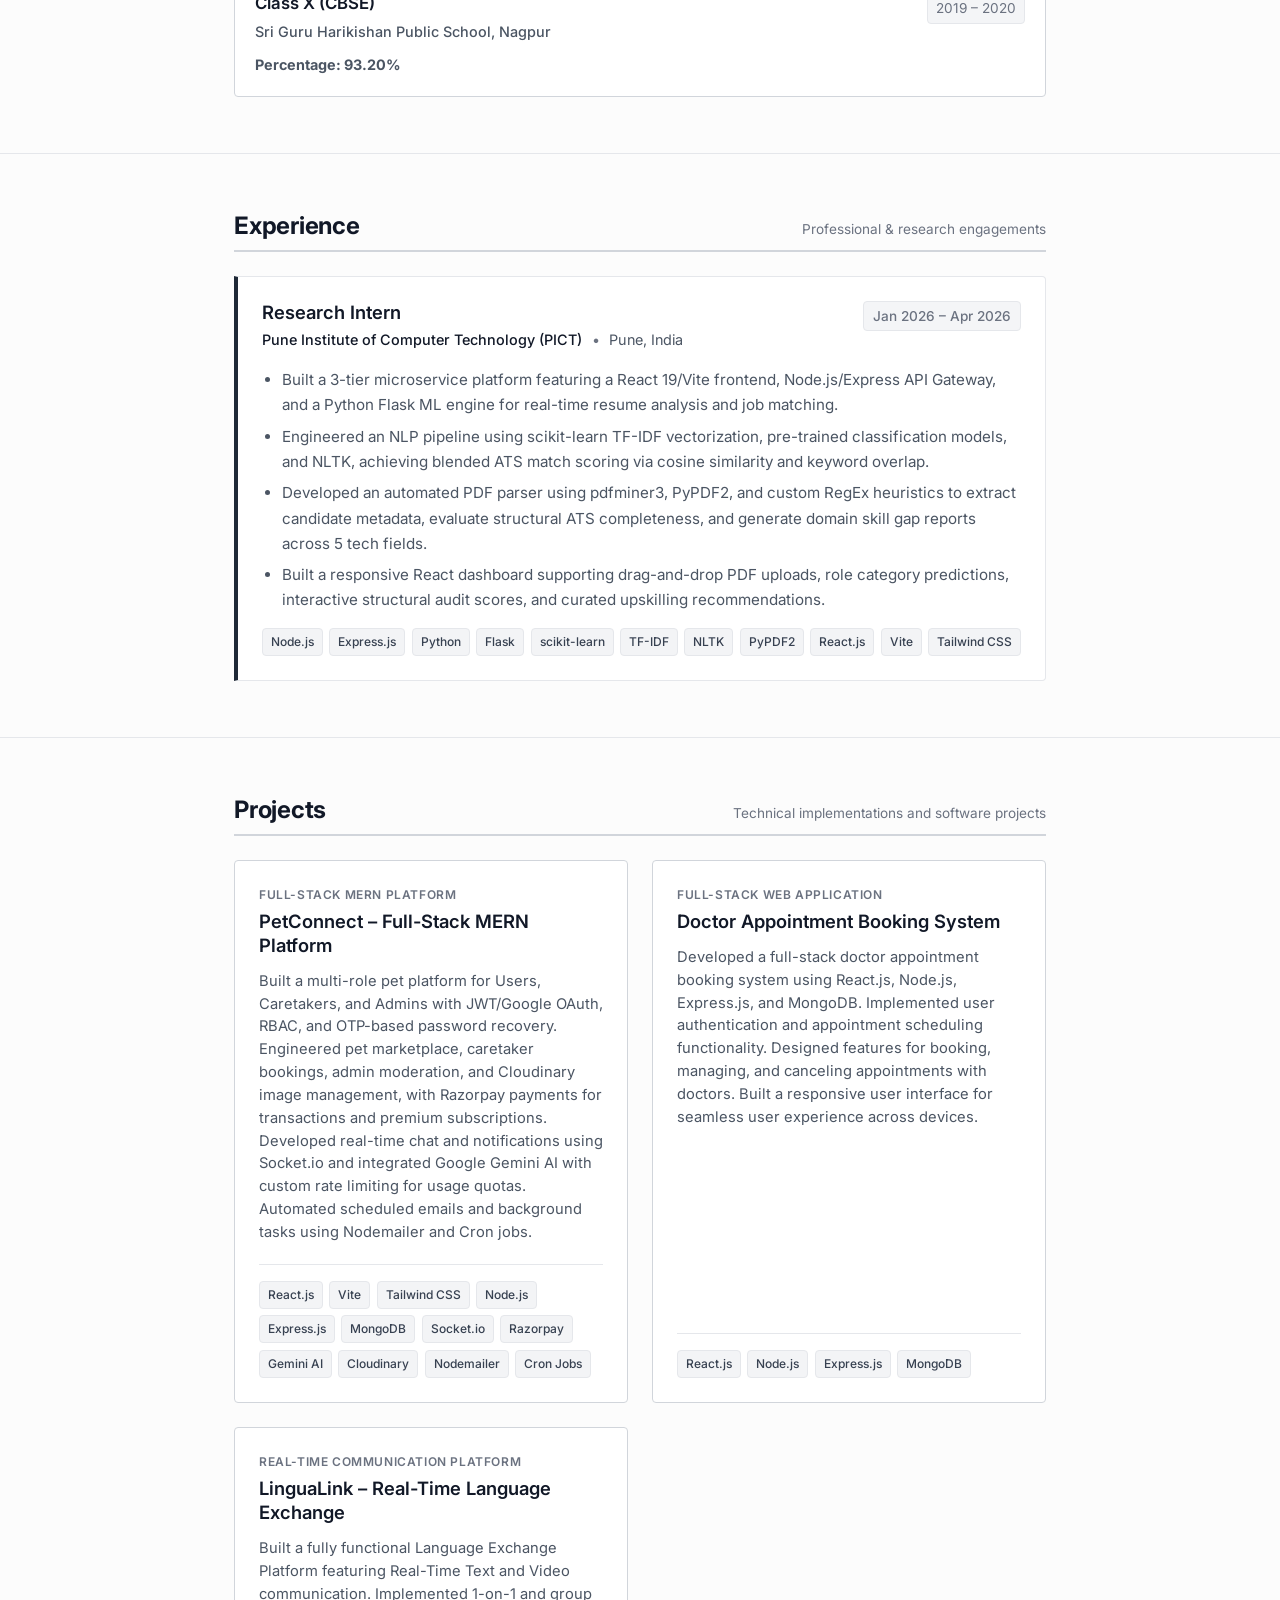
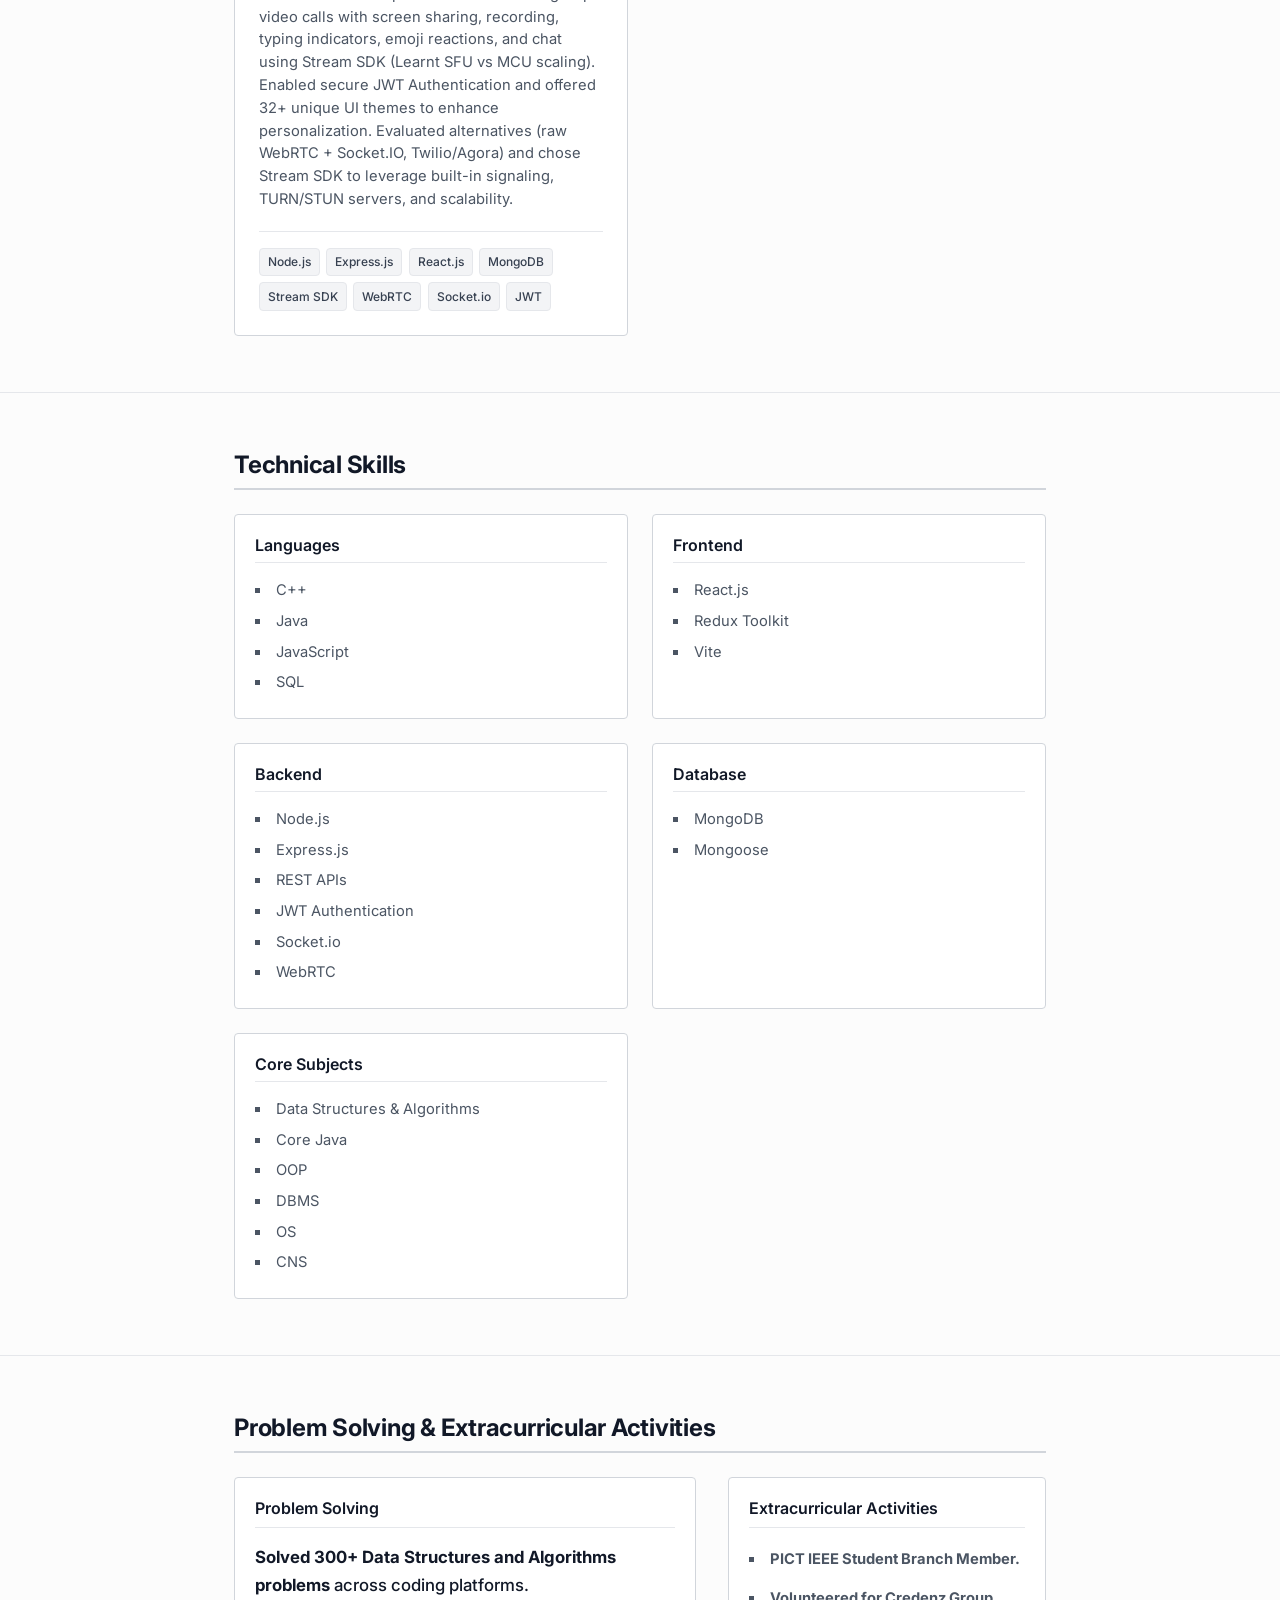
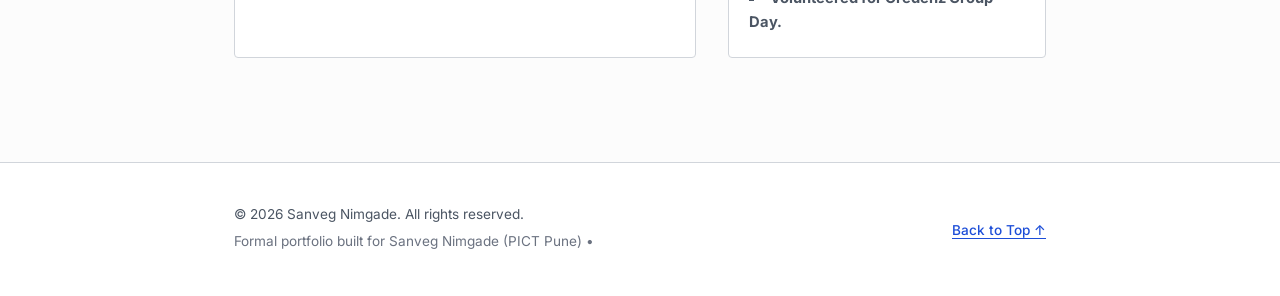
==== commit 6317266d: "feat: user updated Sanveg social profile handles" ====
--- a/Sanveg_Portfolio/index.html
+++ b/Sanveg_Portfolio/index.html
@@ -1,16 +1,19 @@
 <!DOCTYPE html>
 <html lang="en">
+
 <head>
   <meta charset="UTF-8">
   <meta name="viewport" content="width=device-width, initial-scale=1.0">
   <title>Sanveg Nimgade | Computer Science Engineer Portfolio</title>
-  <meta name="description" content="Formal portfolio of Sanveg Nimgade - Computer Science student at PICT, Pune (Current CGPA: 9.565/10). Featuring research experience, technical projects, and skills.">
+  <meta name="description"
+    content="Formal portfolio of Sanveg Nimgade - Computer Science student at PICT, Pune (Current CGPA: 9.565/10). Featuring research experience, technical projects, and skills.">
   <meta name="author" content="Sanveg Nimgade">
 
   <!-- Open Graph / Meta for Social Previews -->
   <meta property="og:type" content="website">
   <meta property="og:title" content="Sanveg Nimgade | Computer Science Engineer Portfolio">
-  <meta property="og:description" content="Formal portfolio featuring projects (PetConnect, Doctor Appointment System, LinguaLink), research experience at PICT, skills, and education.">
+  <meta property="og:description"
+    content="Formal portfolio featuring projects (PetConnect, Doctor Appointment System, LinguaLink), research experience at PICT, skills, and education.">
   <meta property="og:site_name" content="Sanveg Nimgade Portfolio">
 
   <!-- Google Fonts: Inter font for clean, formal, professional typography -->
@@ -20,12 +23,13 @@
 
   <link rel="stylesheet" href="styles.css">
 </head>
+
 <body>
   <!-- Header / Navigation Bar -->
   <header class="site-header">
     <div class="container header-container">
       <a href="#" class="brand-logo" aria-label="Home">Sanveg Nimgade</a>
-      
+
       <nav class="main-nav" aria-label="Main Navigation">
         <ul class="nav-links">
           <li><a href="#about">About</a></li>
@@ -37,8 +41,10 @@
       </nav>
 
       <div class="header-actions">
-        <button id="theme-toggle" class="btn btn-secondary btn-icon" aria-label="Toggle dark/light mode" title="Toggle theme">
-          <svg class="icon icon-sun" xmlns="http://www.w3.org/2000/svg" width="18" height="18" viewBox="0 0 24 24" fill="none" stroke="currentColor" stroke-width="2" stroke-linecap="round" stroke-linejoin="round">
+        <button id="theme-toggle" class="btn btn-secondary btn-icon" aria-label="Toggle dark/light mode"
+          title="Toggle theme">
+          <svg class="icon icon-sun" xmlns="http://www.w3.org/2000/svg" width="18" height="18" viewBox="0 0 24 24"
+            fill="none" stroke="currentColor" stroke-width="2" stroke-linecap="round" stroke-linejoin="round">
             <circle cx="12" cy="12" r="5"></circle>
             <line x1="12" y1="1" x2="12" y2="3"></line>
             <line x1="12" y1="21" x2="12" y2="23"></line>
@@ -49,12 +55,14 @@
             <line x1="4.22" y1="19.78" x2="5.64" y2="18.36"></line>
             <line x1="18.36" y1="5.64" x2="19.78" y2="4.22"></line>
           </svg>
-          <svg class="icon icon-moon" xmlns="http://www.w3.org/2000/svg" width="18" height="18" viewBox="0 0 24 24" fill="none" stroke="currentColor" stroke-width="2" stroke-linecap="round" stroke-linejoin="round">
+          <svg class="icon icon-moon" xmlns="http://www.w3.org/2000/svg" width="18" height="18" viewBox="0 0 24 24"
+            fill="none" stroke="currentColor" stroke-width="2" stroke-linecap="round" stroke-linejoin="round">
             <path d="M21 12.79A9 9 0 1 1 11.21 3 7 7 0 0 0 21 12.79z"></path>
           </svg>
         </button>
         <button id="mobile-menu-toggle" class="btn btn-secondary btn-icon mobile-only" aria-label="Toggle mobile menu">
-          <svg xmlns="http://www.w3.org/2000/svg" width="20" height="20" viewBox="0 0 24 24" fill="none" stroke="currentColor" stroke-width="2" stroke-linecap="round" stroke-linejoin="round">
+          <svg xmlns="http://www.w3.org/2000/svg" width="20" height="20" viewBox="0 0 24 24" fill="none"
+            stroke="currentColor" stroke-width="2" stroke-linecap="round" stroke-linejoin="round">
             <line x1="3" y1="12" x2="21" y2="12"></line>
             <line x1="3" y1="6" x2="21" y2="6"></line>
             <line x1="3" y1="18" x2="21" y2="18"></line>
@@ -80,32 +88,54 @@
         </div>
         <div class="hero-content">
           <p class="hero-description">
-            Computer Science student at <strong>Pune Institute of Computer Technology (PICT)</strong> (Current CGPA: <strong>9.565 / 10</strong>). Experienced in building microservice architectures, full-stack web platforms, real-time communications (WebRTC, Stream SDK, Socket.io), and machine learning pipelines.
+            Computer Science student at <strong>Pune Institute of Computer Technology (PICT)</strong> (Current CGPA:
+            <strong>9.565 / 10</strong>). Experienced in building microservice architectures, full-stack web platforms,
+            real-time communications (WebRTC, Stream SDK, Socket.io), and machine learning pipelines.
           </p>
-          
+
           <div class="hero-quick-meta">
             <span class="meta-item">
-              <svg xmlns="http://www.w3.org/2000/svg" width="16" height="16" viewBox="0 0 24 24" fill="none" stroke="currentColor" stroke-width="2" stroke-linecap="round" stroke-linejoin="round"><path d="M21 10c0 7-9 13-9 13s-9-6-9-13a9 9 0 0 1 18 0z"></path><circle cx="12" cy="10" r="3"></circle></svg>
+              <svg xmlns="http://www.w3.org/2000/svg" width="16" height="16" viewBox="0 0 24 24" fill="none"
+                stroke="currentColor" stroke-width="2" stroke-linecap="round" stroke-linejoin="round">
+                <path d="M21 10c0 7-9 13-9 13s-9-6-9-13a9 9 0 0 1 18 0z"></path>
+                <circle cx="12" cy="10" r="3"></circle>
+              </svg>
               Pune, Maharashtra, India
             </span>
             <span class="meta-item">
-              <svg xmlns="http://www.w3.org/2000/svg" width="16" height="16" viewBox="0 0 24 24" fill="none" stroke="currentColor" stroke-width="2" stroke-linecap="round" stroke-linejoin="round"><rect x="2" y="4" width="20" height="16" rx="2"></rect><path d="m22 7-8.97 5.7a1.94 1.94 0 0 1-2.06 0L2 7"></path></svg>
+              <svg xmlns="http://www.w3.org/2000/svg" width="16" height="16" viewBox="0 0 24 24" fill="none"
+                stroke="currentColor" stroke-width="2" stroke-linecap="round" stroke-linejoin="round">
+                <rect x="2" y="4" width="20" height="16" rx="2"></rect>
+                <path d="m22 7-8.97 5.7a1.94 1.94 0 0 1-2.06 0L2 7"></path>
+              </svg>
               <a href="mailto:sanvegnimgade444@gmail.com" class="meta-link">sanvegnimgade444@gmail.com</a>
             </span>
           </div>
 
           <!-- Direct Links to Platforms -->
           <div class="hero-actions">
-            <a href="https://github.com/sanveg-nimgade" target="_blank" rel="noopener noreferrer" class="btn btn-primary" title="Sanveg Nimgade GitHub Profile">
-              <svg xmlns="http://www.w3.org/2000/svg" width="16" height="16" viewBox="0 0 24 24" fill="currentColor"><path d="M12 0c-6.626 0-12 5.373-12 12 0 5.302 3.438 9.8 8.207 11.387.599.111.793-.261.793-.577v-2.234c-3.338.726-4.033-1.416-4.033-1.416-.546-1.387-1.333-1.756-1.333-1.756-1.089-.745.083-.729.083-.729 1.205.084 1.839 1.237 1.839 1.237 1.07 1.834 2.807 1.304 3.492.997.107-.775.418-1.305.762-1.604-2.665-.305-5.467-1.334-5.467-5.931 0-1.311.469-2.381 1.236-3.221-.124-.303-.535-1.524.117-3.176 0 0 1.008-.322 3.301 1.23.957-.266 1.983-.399 3.003-.404 1.02.005 2.047.138 3.006.404 2.291-1.552 3.297-1.23 3.297-1.23.653 1.653.242 2.874.118 3.176.77.84 1.235 1.911 1.235 3.221 0 4.609-2.807 5.624-5.479 5.921.43.372.823 1.102.823 2.222v3.293c0 .319.192.694.801.576 4.765-1.589 8.199-6.086 8.199-11.386 0-6.627-5.373-12-12-12z"/></svg>
+            <a href="https://github.com/Sanveg-4" target="_blank" rel="noopener noreferrer" class="btn btn-primary"
+              title="Sanveg Nimgade GitHub Profile">
+              <svg xmlns="http://www.w3.org/2000/svg" width="16" height="16" viewBox="0 0 24 24" fill="currentColor">
+                <path
+                  d="M12 0c-6.626 0-12 5.373-12 12 0 5.302 3.438 9.8 8.207 11.387.599.111.793-.261.793-.577v-2.234c-3.338.726-4.033-1.416-4.033-1.416-.546-1.387-1.333-1.756-1.333-1.756-1.089-.745.083-.729.083-.729 1.205.084 1.839 1.237 1.839 1.237 1.07 1.834 2.807 1.304 3.492.997.107-.775.418-1.305.762-1.604-2.665-.305-5.467-1.334-5.467-5.931 0-1.311.469-2.381 1.236-3.221-.124-.303-.535-1.524.117-3.176 0 0 1.008-.322 3.301 1.23.957-.266 1.983-.399 3.003-.404 1.02.005 2.047.138 3.006.404 2.291-1.552 3.297-1.23 3.297-1.23.653 1.653.242 2.874.118 3.176.77.84 1.235 1.911 1.235 3.221 0 4.609-2.807 5.624-5.479 5.921.43.372.823 1.102.823 2.222v3.293c0 .319.192.694.801.576 4.765-1.589 8.199-6.086 8.199-11.386 0-6.627-5.373-12-12-12z" />
+              </svg>
               GitHub
             </a>
-            <a href="https://leetcode.com/sanveg-nimgade" target="_blank" rel="noopener noreferrer" class="btn btn-secondary" title="Sanveg Nimgade LeetCode Profile">
-              <svg xmlns="http://www.w3.org/2000/svg" width="16" height="16" viewBox="0 0 24 24" fill="currentColor"><path d="M13.483 0a1.374 1.374 0 0 0-.961.438L7.116 6.226l-3.854 4.126a5.266 5.266 0 0 0-1.209 2.104 5.35 5.35 0 0 0-.125.513 5.527 5.527 0 0 0 .062 2.362 5.83 5.83 0 0 0 .349 1.017 5.938 5.938 0 0 0 1.271 1.818l4.277 4.193.039.038c2.248 2.165 5.852 2.133 8.063-.074l2.396-2.392c.54-.54.54-1.414.003-1.955a1.378 1.378 0 0 0-1.951-.003l-2.396 2.392a3.021 3.021 0 0 1-4.205.038l-.02-.019-4.276-4.193c-.652-.64-.972-1.469-.948-2.263a2.68 2.68 0 0 1 .666-1.607 2.6 2.6 0 0 1 .388-.334l4.981-5.334 4.993-5.35a1.38 1.38 0 0 0-.97-2.355zM17.962 10.97a1.378 1.378 0 0 0-1.378 1.378v4.321a1.378 1.378 0 1 0 2.756 0v-4.321a1.378 1.378 0 0 0-1.378-1.378z"/></svg>
+            <a href="https://leetcode.com/u/Sanveg_Nimgade" target="_blank" rel="noopener noreferrer"
+              class="btn btn-secondary" title="Sanveg Nimgade LeetCode Profile">
+              <svg xmlns="http://www.w3.org/2000/svg" width="16" height="16" viewBox="0 0 24 24" fill="currentColor">
+                <path
+                  d="M13.483 0a1.374 1.374 0 0 0-.961.438L7.116 6.226l-3.854 4.126a5.266 5.266 0 0 0-1.209 2.104 5.35 5.35 0 0 0-.125.513 5.527 5.527 0 0 0 .062 2.362 5.83 5.83 0 0 0 .349 1.017 5.938 5.938 0 0 0 1.271 1.818l4.277 4.193.039.038c2.248 2.165 5.852 2.133 8.063-.074l2.396-2.392c.54-.54.54-1.414.003-1.955a1.378 1.378 0 0 0-1.951-.003l-2.396 2.392a3.021 3.021 0 0 1-4.205.038l-.02-.019-4.276-4.193c-.652-.64-.972-1.469-.948-2.263a2.68 2.68 0 0 1 .666-1.607 2.6 2.6 0 0 1 .388-.334l4.981-5.334 4.993-5.35a1.38 1.38 0 0 0-.97-2.355zM17.962 10.97a1.378 1.378 0 0 0-1.378 1.378v4.321a1.378 1.378 0 1 0 2.756 0v-4.321a1.378 1.378 0 0 0-1.378-1.378z" />
+              </svg>
               LeetCode
             </a>
-            <a href="https://www.linkedin.com/in/sanveg-nimgade" target="_blank" rel="noopener noreferrer" class="btn btn-secondary" title="Sanveg Nimgade LinkedIn Profile">
-              <svg xmlns="http://www.w3.org/2000/svg" width="16" height="16" viewBox="0 0 24 24" fill="currentColor"><path d="M19 0h-14c-2.761 0-5 2.239-5 5v14c0 2.761 2.239 5 5 5h14c2.762 0 5-2.239 5-5v-14c0-2.761-2.238-5-5-5zm-11 19h-3v-11h3v11zm-1.5-12.268c-.966 0-1.75-.79-1.75-1.764s.784-1.764 1.75-1.764 1.75.79 1.75 1.764-.783 1.764-1.75 1.764zm13.5 12.268h-3v-5.604c0-3.368-4-3.113-4 0v5.604h-3v-11h3v1.765c1.396-2.586 7-2.777 7 2.476v6.759z"/></svg>
+            <a href="https://www.linkedin.com/in/sanveg-nimgade-751970289/" target="_blank" rel="noopener noreferrer"
+              class="btn btn-secondary" title="Sanveg Nimgade LinkedIn Profile">
+              <svg xmlns="http://www.w3.org/2000/svg" width="16" height="16" viewBox="0 0 24 24" fill="currentColor">
+                <path
+                  d="M19 0h-14c-2.761 0-5 2.239-5 5v14c0 2.761 2.239 5 5 5h14c2.762 0 5-2.239 5-5v-14c0-2.761-2.238-5-5-5zm-11 19h-3v-11h3v11zm-1.5-12.268c-.966 0-1.75-.79-1.75-1.764s.784-1.764 1.75-1.764 1.75.79 1.75 1.764-.783 1.764-1.75 1.764zm13.5 12.268h-3v-5.604c0-3.368-4-3.113-4 0v5.604h-3v-11h3v1.765c1.396-2.586 7-2.777 7 2.476v6.759z" />
+              </svg>
               LinkedIn
             </a>
           </div>
@@ -120,13 +150,19 @@
         <div class="about-grid">
           <div class="about-text">
             <p>
-              Hello, I am <strong>Sanveg Nimgade</strong>, pursuing my Bachelor of Engineering in Computer Science at the <strong>Pune Institute of Computer Technology (PICT)</strong>, Pune (Current CGPA: <strong>9.565 / 10</strong>).
+              Hello, I am <strong>Sanveg Nimgade</strong>, pursuing my Bachelor of Engineering in Computer Science at
+              the <strong>Pune Institute of Computer Technology (PICT)</strong>, Pune (Current CGPA: <strong>9.565 /
+                10</strong>).
             </p>
             <p>
-              I have developed disciplined problem-solving and algorithmic fundamentals by solving <strong>300+ Data Structures &amp; Algorithms problems</strong> across online coding platforms. Through this practice, I have built strong command in languages including <strong>C++, Java, JavaScript, and SQL</strong>.
+              I have developed disciplined problem-solving and algorithmic fundamentals by solving <strong>300+ Data
+                Structures &amp; Algorithms problems</strong> across online coding platforms. Through this practice, I
+              have built strong command in languages including <strong>C++, Java, JavaScript, and SQL</strong>.
             </p>
             <p>
-              My engineering experience includes building 3-tier microservice platforms with React 19/Vite, Node.js/Express, and Python Flask, developing NLP pipelines using scikit-learn, TF-IDF, and NLTK, and creating real-time communications platforms integrating WebRTC, Stream SDK, and Socket.io.
+              My engineering experience includes building 3-tier microservice platforms with React 19/Vite,
+              Node.js/Express, and Python Flask, developing NLP pipelines using scikit-learn, TF-IDF, and NLTK, and
+              creating real-time communications platforms integrating WebRTC, Stream SDK, and Socket.io.
             </p>
           </div>
           <div class="about-sidebar">
@@ -138,7 +174,8 @@
                 <li><span class="info-label">Degree:</span> <span class="info-value">B.E. Computer Science</span></li>
                 <li><span class="info-label">Current CGPA:</span> <span class="info-value">9.565 / 10</span></li>
                 <li><span class="info-label">DSA Solved:</span> <span class="info-value">300+ Problems</span></li>
-                <li><span class="info-label">Email:</span> <span class="info-value">sanvegnimgade444@gmail.com</span></li>
+                <li><span class="info-label">Email:</span> <span class="info-value">sanvegnimgade444@gmail.com</span>
+                </li>
               </ul>
             </div>
           </div>
@@ -223,10 +260,15 @@
             </div>
             <div class="exp-body">
               <ul class="exp-responsibilities">
-                <li>Built a 3-tier microservice platform featuring a React 19/Vite frontend, Node.js/Express API Gateway, and a Python Flask ML engine for real-time resume analysis and job matching.</li>
-                <li>Engineered an NLP pipeline using scikit-learn TF-IDF vectorization, pre-trained classification models, and NLTK, achieving blended ATS match scoring via cosine similarity and keyword overlap.</li>
-                <li>Developed an automated PDF parser using pdfminer3, PyPDF2, and custom RegEx heuristics to extract candidate metadata, evaluate structural ATS completeness, and generate domain skill gap reports across 5 tech fields.</li>
-                <li>Built a responsive React dashboard supporting drag-and-drop PDF uploads, role category predictions, interactive structural audit scores, and curated upskilling recommendations.</li>
+                <li>Built a 3-tier microservice platform featuring a React 19/Vite frontend, Node.js/Express API
+                  Gateway, and a Python Flask ML engine for real-time resume analysis and job matching.</li>
+                <li>Engineered an NLP pipeline using scikit-learn TF-IDF vectorization, pre-trained classification
+                  models, and NLTK, achieving blended ATS match scoring via cosine similarity and keyword overlap.</li>
+                <li>Developed an automated PDF parser using pdfminer3, PyPDF2, and custom RegEx heuristics to extract
+                  candidate metadata, evaluate structural ATS completeness, and generate domain skill gap reports across
+                  5 tech fields.</li>
+                <li>Built a responsive React dashboard supporting drag-and-drop PDF uploads, role category predictions,
+                  interactive structural audit scores, and curated upskilling recommendations.</li>
               </ul>
               <div class="tag-group">
                 <span class="tag">Node.js</span>
@@ -263,7 +305,11 @@
               <h3 class="project-title">PetConnect &ndash; Full-Stack MERN Platform</h3>
             </div>
             <p class="project-description">
-              Built a multi-role pet platform for Users, Caretakers, and Admins with JWT/Google OAuth, RBAC, and OTP-based password recovery. Engineered pet marketplace, caretaker bookings, admin moderation, and Cloudinary image management, with Razorpay payments for transactions and premium subscriptions. Developed real-time chat and notifications using Socket.io and integrated Google Gemini AI with custom rate limiting for usage quotas. Automated scheduled emails and background tasks using Nodemailer and Cron jobs.
+              Built a multi-role pet platform for Users, Caretakers, and Admins with JWT/Google OAuth, RBAC, and
+              OTP-based password recovery. Engineered pet marketplace, caretaker bookings, admin moderation, and
+              Cloudinary image management, with Razorpay payments for transactions and premium subscriptions. Developed
+              real-time chat and notifications using Socket.io and integrated Google Gemini AI with custom rate limiting
+              for usage quotas. Automated scheduled emails and background tasks using Nodemailer and Cron jobs.
             </p>
             <div class="project-meta">
               <div class="tag-group">
@@ -290,7 +336,10 @@
               <h3 class="project-title">Doctor Appointment Booking System</h3>
             </div>
             <p class="project-description">
-              Developed a full-stack doctor appointment booking system using React.js, Node.js, Express.js, and MongoDB. Implemented user authentication and appointment scheduling functionality. Designed features for booking, managing, and canceling appointments with doctors. Built a responsive user interface for seamless user experience across devices.
+              Developed a full-stack doctor appointment booking system using React.js, Node.js, Express.js, and MongoDB.
+              Implemented user authentication and appointment scheduling functionality. Designed features for booking,
+              managing, and canceling appointments with doctors. Built a responsive user interface for seamless user
+              experience across devices.
             </p>
             <div class="project-meta">
               <div class="tag-group">
@@ -309,7 +358,11 @@
               <h3 class="project-title">LinguaLink &ndash; Real-Time Language Exchange</h3>
             </div>
             <p class="project-description">
-              Built a fully functional Language Exchange Platform featuring Real-Time Text and Video communication. Implemented 1-on-1 and group video calls with screen sharing, recording, typing indicators, emoji reactions, and chat using Stream SDK (Learnt SFU vs MCU scaling). Enabled secure JWT Authentication and offered 32+ unique UI themes to enhance personalization. Evaluated alternatives (raw WebRTC + Socket.IO, Twilio/Agora) and chose Stream SDK to leverage built-in signaling, TURN/STUN servers, and scalability.
+              Built a fully functional Language Exchange Platform featuring Real-Time Text and Video communication.
+              Implemented 1-on-1 and group video calls with screen sharing, recording, typing indicators, emoji
+              reactions, and chat using Stream SDK (Learnt SFU vs MCU scaling). Enabled secure JWT Authentication and
+              offered 32+ unique UI themes to enhance personalization. Evaluated alternatives (raw WebRTC + Socket.IO,
+              Twilio/Agora) and chose Stream SDK to leverage built-in signaling, TURN/STUN servers, and scalability.
             </p>
             <div class="project-meta">
               <div class="tag-group">
@@ -420,7 +473,7 @@
     <div class="container footer-container">
       <div class="footer-left">
         <p>&copy; <span id="current-year">2026</span> Sanveg Nimgade. All rights reserved.</p>
-        <p class="footer-note">Formal portfolio built for Sanveg Nimgade (PICT Pune) &bull; Ready for Netlify Hosting.</p>
+        <p class="footer-note">Formal portfolio built for Sanveg Nimgade (PICT Pune) &bull;</p>
       </div>
       <div class="footer-right">
         <a href="#about" class="footer-top-link">Back to Top &uarr;</a>
@@ -430,4 +483,5 @@
 
   <script src="script.js"></script>
 </body>
-</html>
+
+</html>
